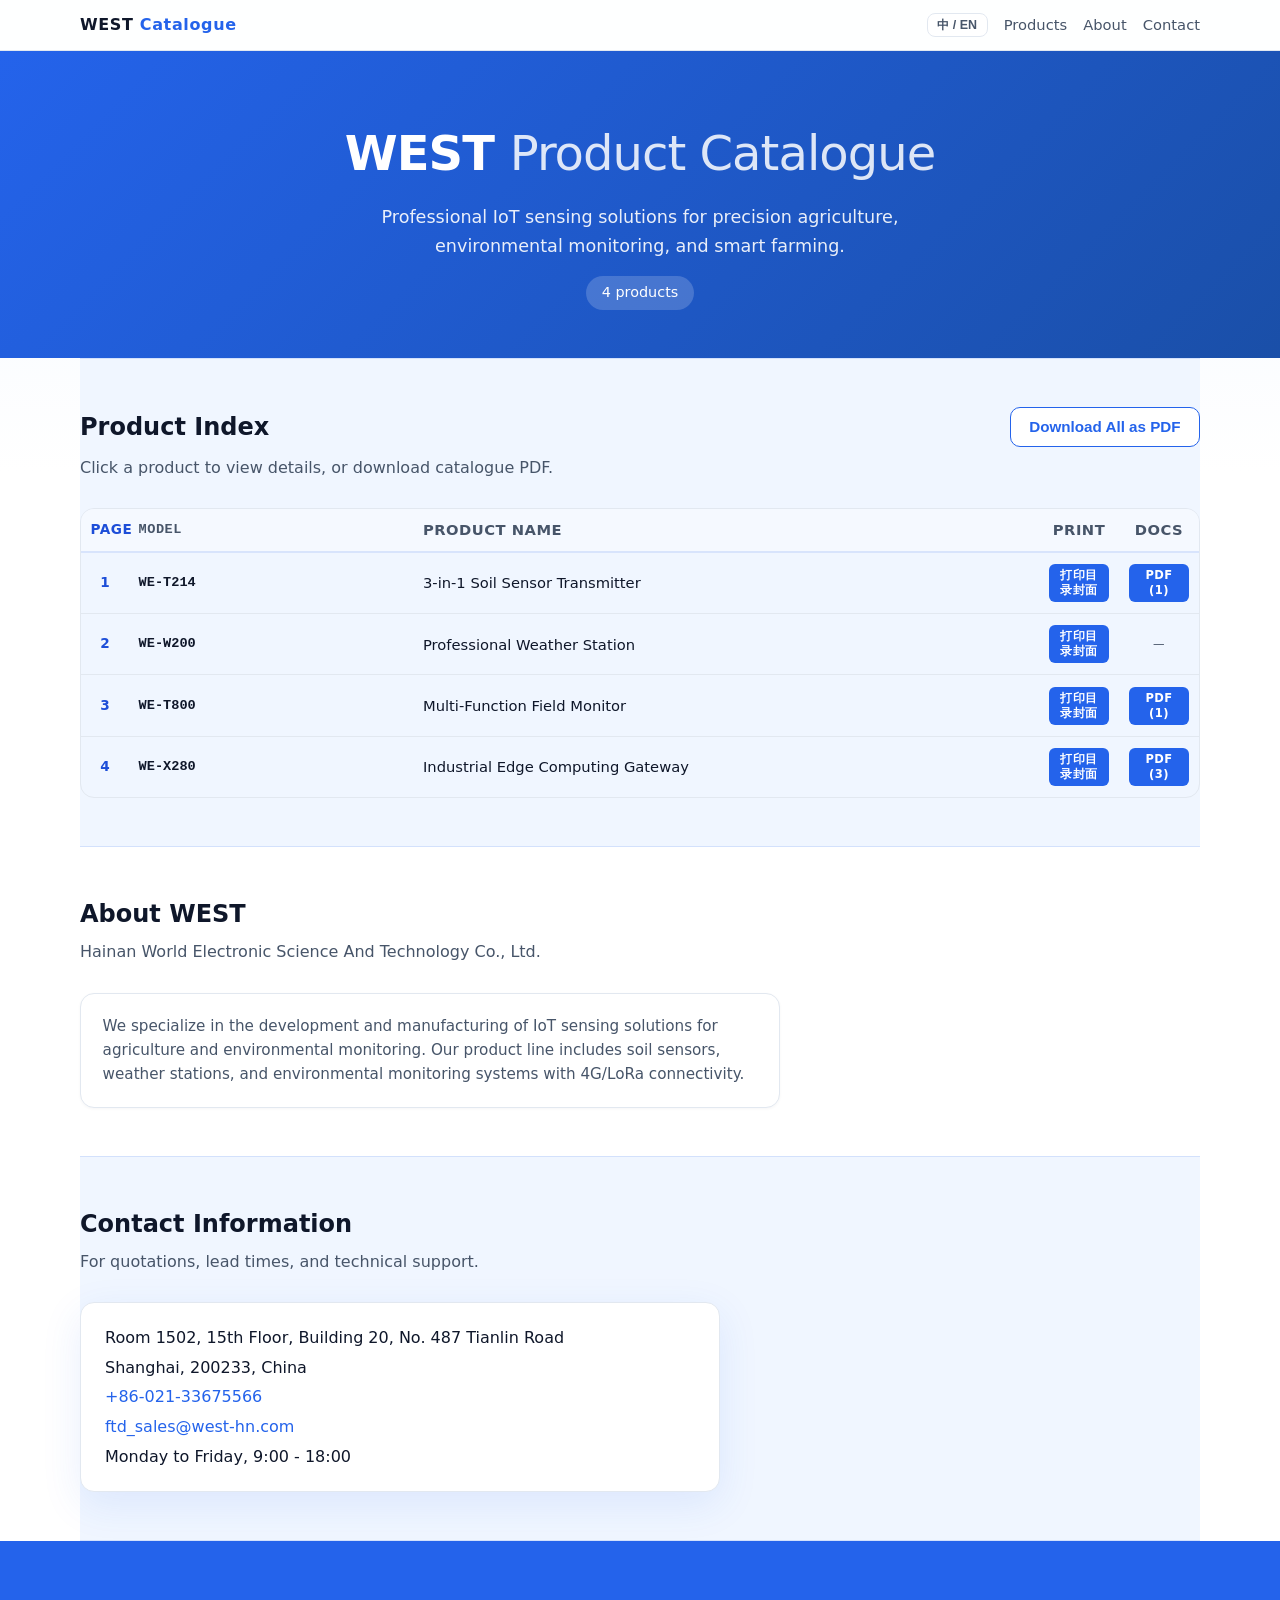
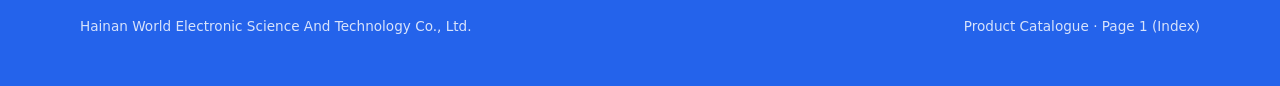
==== index.html @ a8a35e46 "EN UI labels, 打印目录封面 button, lang toggle (中/EN)" ====
<!DOCTYPE html>
<html lang="en">
<head>
<meta charset="utf-8" />
<meta name="viewport" content="width=device-width, initial-scale=1" />
<title data-i18n="title">WEST Product Catalogue</title>
<meta name="description" content="WEST IoT sensor product catalogue — professional agricultural and environmental monitoring solutions." />
<link rel="stylesheet" href="assets/css/main.css" />
</head>
<body>
<a class="skip-link" href="#main">Skip to content</a>

<header class="site-header">
  <div class="wrap inner">
    <a class="logo" href="#">WEST <span data-i18n="logo">Catalogue</span></a>
    <div class="header-right">
      <button type="button" class="lang-toggle" id="lang-toggle" title="Switch language">中 / EN</button>
      <button class="menu-toggle" id="menu-toggle" aria-label="Toggle navigation" aria-expanded="false">
        <span></span><span></span><span></span>
      </button>
    </div>
    <nav class="nav" id="main-nav" aria-label="Primary">
      <a href="#products" data-i18n="navProducts">Products</a>
      <a href="#about" data-i18n="navAbout">About</a>
      <a href="#contact" data-i18n="navContact">Contact</a>
    </nav>
  </div>
</header>

<main id="main">
  <section class="catalog-hero">
    <div class="wrap" style="text-align:center">
      <h1 class="catalog-hero__title">WEST <span data-i18n="heroTitle">Product Catalogue</span></h1>
      <p class="catalog-hero__lead" data-i18n="heroLead">Professional IoT sensing solutions for precision agriculture, environmental monitoring, and smart farming.</p>
      <p class="catalog-hero__count" id="product-count"></p>
    </div>
  </section>

  <section class="wrap" id="products">
    <div class="catalog-toolbar">
      <h2 class="section-title" style="margin:0" data-i18n="sectionProducts">Product Index</h2>
      <div class="catalog-toolbar__actions">
        <button type="button" class="btn btn-secondary" id="download-all-pdf" data-i18n="downloadAll">Download All as PDF</button>
      </div>
    </div>
    <p class="section-sub" data-i18n="sectionSub">Click a product to view details, or download catalogue PDF.</p>
    <div class="catalog-index" id="product-list"></div>
  </section>

  <section class="wrap" id="about">
    <h2 class="section-title" data-i18n="aboutTitle">About WEST</h2>
    <p class="section-sub" data-i18n="aboutSub">Hainan World Electronic Science And Technology Co., Ltd.</p>
    <div class="card" style="max-width:700px">
      <p data-i18n="aboutText">We specialize in the development and manufacturing of IoT sensing solutions for agriculture and environmental monitoring. Our product line includes soil sensors, weather stations, and environmental monitoring systems with 4G/LoRa connectivity.</p>
    </div>
  </section>

  <section class="wrap" id="contact">
    <h2 class="section-title" data-i18n="contactTitle">Contact Information</h2>
    <p class="section-sub" data-i18n="contactSub">For quotations, lead times, and technical support.</p>
    <address class="contact-info">
      Room 1502, 15th Floor, Building 20, No. 487 Tianlin Road<br />Shanghai, 200233, China<br />
      <a href="tel:+86-021-33675566">+86-021-33675566</a><br />
      <a href="mailto:ftd_sales@west-hn.com">ftd_sales@west-hn.com</a><br />
      <span data-i18n="contactHours">Monday to Friday, 9:00 - 18:00</span>
    </address>
  </section>
</main>

<footer class="site-footer">
  <div class="wrap footer-meta">
    <span>Hainan World Electronic Science And Technology Co., Ltd.</span>
    <span data-i18n="footerPage">Product Catalogue &middot; Page 1 (Index)</span>
  </div>
</footer>

<script>
// --- i18n translations ---
var i18n = {
  zh: {
    title:          "WEST 产品目录",
    logo:           "产品目录",
    navProducts:    "产品目录",
    navAbout:       "关于我们",
    navContact:     "联系我们",
    heroTitle:      "产品目录",
    heroLead:       "专业的物联网传感解决方案，适用于精准农业、环境监测和智慧农业。",
    sectionProducts:"产品索引",
    sectionSub:     "点击产品名称查看详情，或下载目录PDF。",
    downloadAll:    "下载全部PDF",
    aboutTitle:     "关于 WEST",
    aboutSub:       "海南世电科技有限公司",
    aboutText:      "我们专注于为农业和环境监测开发制造物联网传感解决方案。产品线包括土壤传感器、气象站和环境监测系统，支持4G/LoRa连接。",
    contactTitle:   "联系方式",
    contactSub:     "获取报价、交期和技术支持。",
    contactHours:   "周一至周五，9:00 - 18:00",
    footerPage:     "产品目录 · 第1页（索引）",
    colPage:        "页码",
    colModel:       "型号",
    colName:        "产品名称",
    colPrint:       "打印目录封面",
    colDocs:        "文档下载"
  }
};

var currentLang = "en";

function applyLang(lang) {
  currentLang = lang;
  var dict = i18n[lang] || {};
  document.querySelectorAll("[data-i18n]").forEach(function(el) {
    var key = el.getAttribute("data-i18n");
    if (dict[key] !== undefined) {
      el.textContent = dict[key];
    }
  });
  // Rebuild table with new lang
  buildTable();
  // Update toggle button
  document.getElementById("lang-toggle").textContent = lang === "en" ? "中 / EN" : "EN / 中";
}

document.getElementById("lang-toggle").addEventListener("click", function() {
  applyLang(currentLang === "en" ? "zh" : "en");
});

// --- Product data ---
var products = [
  { sku: "WE-T214", page: 1, name: "3-in-1 Soil Sensor Transmitter", desc: "Temperature, Moisture &amp; EC monitoring with dual 4G/LoRa connectivity.", docs: 1 },
  { sku: "WE-W200", page: 2, name: "Professional Weather Station", desc: "7-in-1 environmental monitoring with solar power.", docs: 0 },
  { sku: "WE-T800", page: 3, name: "Multi-Function Field Monitor", desc: "4G RTU with RS485, analog &amp; digital I/O, IP68.", docs: 1 },
  { sku: "WE-X280", page: 4, name: "Industrial Edge Computing Gateway", desc: "4G/LoRa/RS485 edge gateway, 128 devices, 16 I/O.", docs: 3 }
];

function buildTable() {
  var list = document.getElementById("product-list");
  list.innerHTML = "";
  document.getElementById("product-count").textContent = products.length + " product" + (products.length > 1 ? "s" : "");

  var dict = i18n[currentLang] || {};

  // Header
  var header = document.createElement("div");
  header.className = "catalog-index__row catalog-index__header";
  header.innerHTML =
    '<div class="catalog-index__cell catalog-index__cell--page">' + (dict.colPage || "Page") + '</div>' +
    '<div class="catalog-index__cell catalog-index__cell--sku">' + (dict.colModel || "Model") + '</div>' +
    '<div class="catalog-index__cell catalog-index__cell--name">' + (dict.colName || "Product Name") + '</div>' +
    '<div class="catalog-index__cell catalog-index__cell--actions">' + (dict.colPrint || "Print") + '</div>' +
    '<div class="catalog-index__cell catalog-index__cell--actions">' + (dict.colDocs || "Docs") + '</div>';
  list.appendChild(header);

  products.forEach(function(p) {
    var row = document.createElement("div");
    row.className = "catalog-index__row";
    var detailUrl = "products/" + p.sku + "/";
    var pdfUrl = detailUrl + "?dl=1";
    var docsBtn = p.docs > 0
      ? '<a class="catalog-index__dl" href="' + detailUrl + '#downloads">PDF (' + p.docs + ')</a>'
      : '<span class="catalog-index__dl catalog-index__dl--na">—</span>';

    row.innerHTML =
      '<div class="catalog-index__cell catalog-index__cell--page">' + p.page + '</div>' +
      '<div class="catalog-index__cell catalog-index__cell--sku"><a href="' + detailUrl + '">' + p.sku + '</a></div>' +
      '<div class="catalog-index__cell catalog-index__cell--name"><a href="' + detailUrl + '">' + p.name + '</a></div>' +
      '<div class="catalog-index__cell catalog-index__cell--actions"><a class="catalog-index__dl" href="' + pdfUrl + '" target="_blank">打印目录封面</a></div>' +
      '<div class="catalog-index__cell catalog-index__cell--actions">' + docsBtn + '</div>';

    list.appendChild(row);
  });
}

buildTable();

document.getElementById("download-all-pdf").addEventListener("click", function() {
  products.forEach(function(p) {
    window.open("products/" + p.sku + "/?dl=1", "_blank");
  });
});
</script>
</body>
</html>
---- assets/css/main.css ----
:root {
  --white: #ffffff;
  --blue: #2463eb;
  --blue-hover: #1d4ed8;
  --blue-soft: rgba(36, 99, 235, 0.08);
  --blue-muted: rgba(36, 99, 235, 0.14);
  --bg: #ffffff;
  --bg-alt: #f0f6ff;
  --surface: #ffffff;
  --surface-2: #f5f9ff;
  --text: #0f172a;
  --muted: #475569;
  --border: #e2e8f0;
  --shadow: 0 12px 40px rgba(36, 99, 235, 0.1);
  --shadow-lg: 0 20px 50px rgba(15, 23, 42, 0.08);
  --radius: 14px;
  --font: "Segoe UI", system-ui, -apple-system, Roboto, Helvetica, Arial, sans-serif;
}

*,
*::before,
*::after {
  box-sizing: border-box;
}

html {
  scroll-behavior: smooth;
}

body {
  margin: 0;
  font-family: var(--font);
  color: var(--text);
  background: linear-gradient(180deg, var(--bg-alt) 0%, var(--white) 28%, var(--white) 100%);
  line-height: 1.6;
}

a {
  color: var(--blue);
  text-decoration: none;
}

a:hover {
  text-decoration: underline;
  color: var(--blue-hover);
}

img {
  max-width: 100%;
  height: auto;
  display: block;
}

code {
  font-size: 0.9em;
  background: var(--blue-soft);
  color: var(--blue-hover);
  padding: 0.15rem 0.45rem;
  border-radius: 6px;
  border: 1px solid var(--blue-muted);
}

.wrap {
  width: min(1120px, 92vw);
  margin-inline: auto;
}

.site-header {
  position: sticky;
  top: 0;
  z-index: 50;
  backdrop-filter: blur(12px);
  background: rgba(255, 255, 255, 0.92);
  border-bottom: 1px solid var(--border);
  box-shadow: 0 1px 0 rgba(36, 99, 235, 0.06);
}

.site-header .inner {
  display: flex;
  align-items: center;
  justify-content: space-between;
  gap: 1rem;
  padding: 0.75rem 0;
  flex-wrap: wrap;
}

.logo {
  font-weight: 700;
  letter-spacing: 0.04em;
  color: var(--text);
  text-decoration: none;
}

.logo span {
  color: var(--blue);
}

.header-right {
  display: flex;
  align-items: center;
  gap: 0.35rem;
  margin-left: auto;
}

.lang-toggle {
  display: inline-flex;
  align-items: center;
  justify-content: center;
  padding: 0.3rem 0.6rem;
  font-size: 0.78rem;
  font-weight: 700;
  border-radius: 8px;
  border: 1px solid var(--border);
  background: var(--white);
  color: var(--muted);
  cursor: pointer;
  transition: background 0.12s ease, border-color 0.12s ease;
  line-height: 1;
  white-space: nowrap;
}

.lang-toggle:hover {
  background: var(--blue-soft);
  border-color: var(--blue);
  color: var(--blue-hover);
}

@media (max-width: 850px) {
  .header-right {
    order: 1;
  }
}

.menu-toggle {
  display: none;
  background: none;
  border: none;
  cursor: pointer;
  padding: 0.5rem;
  z-index: 100;
  width: 44px;
  height: 44px;
  position: relative;
}

.menu-toggle span {
  display: block;
  width: 24px;
  height: 2px;
  background: var(--text);
  margin: 5px auto;
  transition: all 0.3s ease;
}

.nav {
  display: flex;
  flex-wrap: wrap;
  gap: 0.35rem 1rem;
  align-items: center;
}

.nav a {
  color: var(--muted);
  font-size: 0.92rem;
  text-decoration: none;
}

.nav a:hover {
  color: var(--blue);
  text-decoration: none;
}

.btn {
  display: inline-flex;
  align-items: center;
  justify-content: center;
  gap: 0.5rem;
  padding: 0.65rem 1.15rem;
  border-radius: 10px;
  font-weight: 600;
  font-size: 0.95rem;
  border: 1px solid transparent;
  cursor: pointer;
  text-decoration: none;
  transition: transform 0.12s ease, background 0.15s ease, border-color 0.15s ease, color 0.15s ease;
}

.btn:active {
  transform: translateY(1px);
}

.btn-primary {
  background: var(--blue);
  color: var(--white);
  border-color: var(--blue);
}

.btn-primary:hover {
  background: var(--blue-hover);
  border-color: var(--blue-hover);
  text-decoration: none;
  color: var(--white);
}

.btn-secondary {
  background: var(--white);
  border-color: var(--blue);
  color: var(--blue);
}

.btn-secondary:hover {
  background: var(--blue-soft);
  text-decoration: none;
  color: var(--blue-hover);
}

.hero {
  padding: 3.5rem 0 3rem;
}

.hero-grid {
  display: grid;
  grid-template-columns: 1.05fr 0.95fr;
  gap: 2.5rem;
  align-items: center;
}

@media (max-width: 900px) {
  .hero-grid {
    grid-template-columns: 1fr;
  }
}

.hero h1 {
  font-size: clamp(2rem, 4vw, 2.75rem);
  line-height: 1.15;
  margin: 0 0 0.75rem;
  letter-spacing: -0.02em;
  color: var(--text);
}

.lead {
  color: var(--muted);
  font-size: 1.1rem;
  margin: 0 0 1.5rem;
  max-width: 52ch;
}

.hero-actions {
  display: flex;
  flex-wrap: wrap;
  gap: 0.75rem;
  margin-bottom: 1rem;
}

.doc-note {
  font-size: 0.85rem;
  color: var(--muted);
}

.hero-visual {
  background: var(--white);
  border: 1px solid var(--border);
  border-radius: var(--radius);
  padding: 1rem;
  box-shadow: var(--shadow-lg);
  max-width: 800px;
  margin-inline: auto;
}

.hero-visual img {
  border-radius: calc(var(--radius) - 6px);
  width: 100%;
  aspect-ratio: 1 / 1;
  object-fit: contain;
}

.video-container {
  max-width: 900px;
  margin: 0 auto;
  background: var(--white);
  border: 1px solid var(--border);
  border-radius: var(--radius);
  padding: 1rem;
  box-shadow: var(--shadow-lg);
  overflow: hidden;
}

.video-container video {
  width: 100%;
  border-radius: calc(var(--radius) - 6px);
  display: block;
}

section {
  padding: 3rem 0;
}

section:nth-of-type(even) {
  background: var(--bg-alt);
  border-block: 1px solid var(--blue-muted);
}

.section-title {
  font-size: 1.5rem;
  margin: 0 0 0.35rem;
  color: var(--text);
}

.section-sub {
  color: var(--muted);
  margin: 0 0 1.75rem;
  max-width: 70ch;
}

.highlights {
  display: grid;
  grid-template-columns: repeat(auto-fit, minmax(220px, 1fr));
  gap: 1rem;
}

.card {
  background: var(--surface);
  border: 1px solid var(--border);
  border-radius: var(--radius);
  padding: 1.25rem 1.35rem;
  box-shadow: 0 1px 3px rgba(15, 23, 42, 0.04);
}

.card h3 {
  margin: 0 0 0.35rem;
  font-size: 1.05rem;
  color: var(--text);
}

.card p {
  margin: 0;
  color: var(--muted);
  font-size: 0.95rem;
}

.gallery-layout {
  display: grid;
  grid-template-columns: 1fr 120px;
  gap: 1rem;
  align-items: start;
}

/* V1: Vertical Scroll */
.gallery-layout--v1 {
  grid-template-columns: 1fr 130px;
}

.gallery-layout--v1 .thumbs {
  max-height: 500px;
  overflow-y: auto;
  padding-right: 8px;
}

/* Custom Scrollbar for Vertical */
.gallery-layout--v1 .thumbs::-webkit-scrollbar {
  width: 6px;
}
.gallery-layout--v1 .thumbs::-webkit-scrollbar-track {
  background: var(--surface-2);
  border-radius: 10px;
}
.gallery-layout--v1 .thumbs::-webkit-scrollbar-thumb {
  background: var(--blue-muted);
  border-radius: 10px;
}

/* V2: Horizontal Scroll */
.gallery-layout--v2 {
  grid-template-columns: 1fr;
}

.gallery-layout--v2 .thumbs {
  flex-direction: row;
  overflow-x: auto;
  padding-bottom: 8px;
  scroll-snap-type: x mandatory;
}

.gallery-layout--v2 .thumbs button {
  flex: 0 0 120px;
  scroll-snap-align: start;
}

/* Custom Scrollbar for Horizontal */
.gallery-layout--v2 .thumbs::-webkit-scrollbar {
  height: 6px;
}
.gallery-layout--v2 .thumbs::-webkit-scrollbar-track {
  background: var(--surface-2);
  border-radius: 10px;
}
.gallery-layout--v2 .thumbs::-webkit-scrollbar-thumb {
  background: var(--blue-muted);
  border-radius: 10px;
}

@media (max-width: 700px) {
  .gallery-layout,
  .gallery-layout--v1 {
    grid-template-columns: 1fr;
  }

  .thumbs,
  .gallery-layout--v1 .thumbs {
    flex-direction: row !important;
    overflow-x: auto;
    max-height: none;
  }
}

.stage {
  background: var(--white);
  border: 1px solid var(--border);
  border-radius: var(--radius);
  padding: 1rem;
  min-height: 280px;
  display: flex;
  align-items: center;
  justify-content: center;
  box-shadow: var(--shadow);
}

.stage img {
  max-height: min(420px, 55vh);
  width: auto;
  margin-inline: auto;
}

.thumbs {
  display: flex;
  flex-direction: column;
  gap: 0.5rem;
}

.thumbs button {
  padding: 0;
  border: 2px solid transparent;
  border-radius: 10px;
  overflow: hidden;
  background: var(--surface-2);
  cursor: pointer;
  opacity: 0.85;
  transition: opacity 0.15s ease, border-color 0.15s ease;
}

.thumbs button:hover,
.thumbs button.is-active {
  opacity: 1;
  border-color: var(--blue);
}

.thumbs img {
  width: 100%;
  height: auto;
}

.spec-table-wrap {
  overflow-x: auto;
  border-radius: var(--radius);
  border: 1px solid var(--border);
  background: var(--white);
  box-shadow: 0 1px 3px rgba(15, 23, 42, 0.04);
}

table.spec {
  width: 100%;
  border-collapse: collapse;
  font-size: 0.95rem;
  background: var(--white);
}

table.spec th,
table.spec td {
  padding: 0.75rem 1rem;
  text-align: left;
  border-bottom: 1px solid var(--border);
  vertical-align: top;
  color: var(--text);
}

table.spec thead th {
  width: 33.33%;
  color: var(--muted);
  font-weight: 600;
}

table.spec tbody th {
  width: 32%;
  color: var(--muted);
  font-weight: 500;
}

table.spec tr:last-child th,
table.spec tr:last-child td {
  border-bottom: none;
}

.two-col {
  display: grid;
  grid-template-columns: 1fr 1fr;
  gap: 1.5rem;
}

@media (max-width: 800px) {
  .two-col {
    grid-template-columns: 1fr;
  }
}

.faq details {
  background: var(--white);
  border: 1px solid var(--border);
  border-radius: 12px;
  padding: 0.85rem 1rem;
  margin-bottom: 0.6rem;
  box-shadow: 0 1px 2px rgba(15, 23, 42, 0.04);
}

.faq summary {
  cursor: pointer;
  font-weight: 600;
  color: var(--text);
}

.faq details p {
  margin: 0.6rem 0 0;
  color: var(--muted);
}

#contact {
  scroll-margin-top: 5.5rem;
}

.contact-info {
  font-style: normal;
  max-width: 40rem;
  line-height: 1.85;
  color: var(--text);
  background: var(--white);
  border: 1px solid var(--border);
  border-radius: var(--radius);
  padding: 1.25rem 1.5rem;
  box-shadow: var(--shadow);
}

.contact-info a {
  color: var(--blue);
  font-weight: 500;
}

.site-footer {
  padding: 2.5rem 0 3rem;
  border-top: 3px solid var(--blue);
  background: var(--blue);
  color: rgba(255, 255, 255, 0.95);
}

.footer-cta {
  display: flex;
  flex-wrap: wrap;
  align-items: center;
  justify-content: space-between;
  gap: 1rem;
}

.footer-cta h2 {
  margin: 0;
  font-size: 1.35rem;
  color: var(--white);
}

.footer-cta p {
  margin: 0.25rem 0 0;
  color: rgba(255, 255, 255, 0.88);
}

.footer-meta {
  margin-top: 2rem;
  font-size: 0.85rem;
  color: rgba(255, 255, 255, 0.82);
  display: flex;
  flex-wrap: wrap;
  gap: 1rem;
  justify-content: space-between;
}

.footer-meta code {
  background: rgba(255, 255, 255, 0.15);
  color: var(--white);
  border-color: rgba(255, 255, 255, 0.25);
}

.skip-link {
  position: absolute;
  left: -999px;
  top: auto;
  width: 1px;
  height: 1px;
  overflow: hidden;
}

.skip-link:focus {
  left: 1rem;
  top: 1rem;
  width: auto;
  height: auto;
  padding: 0.5rem 1rem;
  background: var(--blue);
  color: var(--white);
  z-index: 100;
  outline: 2px solid var(--white);
}

body.modal-open {
  overflow: hidden;
}

/* ========================================
   Catalogue-specific styles
   ======================================== */

.catalog-hero {
  padding: 4rem 0 3rem;
  background: linear-gradient(135deg, var(--blue) 0%, #1a4fa8 100%);
  color: #fff;
}

.catalog-hero__title {
  font-size: clamp(2rem, 4.5vw, 3rem);
  margin: 0 0 0.75rem;
  letter-spacing: -0.02em;
  color: #fff;
}

.catalog-hero__title span {
  color: rgba(255,255,255,0.85);
  font-weight: 400;
}

.catalog-hero__lead {
  font-size: 1.1rem;
  margin: 0 auto 1rem;
  max-width: 56ch;
  opacity: 0.9;
}

.catalog-hero__count {
  display: inline-block;
  background: rgba(255,255,255,0.18);
  border-radius: 20px;
  padding: 0.35rem 1rem;
  font-size: 0.9rem;
  color: #fff;
  margin: 0;
}

.catalog-toolbar {
  display: flex;
  align-items: center;
  justify-content: space-between;
  flex-wrap: wrap;
  gap: 0.75rem;
  margin-bottom: 0.5rem;
}

.catalog-toolbar__actions {
  display: flex;
  gap: 0.5rem;
}

/* ========================================
   Print-style catalogue index table
   ======================================== */

.catalog-index {
  border: 1px solid var(--border);
  border-radius: var(--radius);
  overflow: hidden;
}

.catalog-index__row {
  display: grid;
  grid-template-columns: 48px 1fr 2.2fr 80px 80px;
  align-items: center;
  border-bottom: 1px solid var(--border);
  transition: background 0.12s ease;
}

.catalog-index__row:last-child {
  border-bottom: none;
}

.catalog-index__row:not(.catalog-index__header):hover {
  background: var(--blue-soft);
}

.catalog-index__header {
  background: var(--surface-2);
  font-weight: 700;
  font-size: 0.78rem;
  color: var(--muted);
  text-transform: uppercase;
  letter-spacing: 0.04em;
  border-bottom: 2px solid var(--blue-muted);
}

.catalog-index__cell {
  padding: 0.7rem 0.6rem;
  font-size: 0.92rem;
  line-height: 1.3;
}

.catalog-index__cell--page {
  text-align: center;
  font-weight: 700;
  color: var(--blue-hover);
  font-size: 0.85rem;
}

.catalog-index__cell--sku {
  font-weight: 600;
  font-family: "Consolas", "Courier New", monospace;
  font-size: 0.85rem;
}

.catalog-index__cell--sku a,
.catalog-index__cell--name a {
  color: var(--text);
  text-decoration: none;
}

.catalog-index__cell--sku a:hover,
.catalog-index__cell--name a:hover {
  color: var(--blue);
  text-decoration: underline;
}

.catalog-index__cell--actions {
  text-align: center;
}

.catalog-index__dl {
  display: inline-block;
  padding: 0.25rem 0.5rem;
  font-size: 0.72rem;
  font-weight: 700;
  border-radius: 6px;
  background: var(--blue);
  color: var(--white);
  text-decoration: none;
  letter-spacing: 0.04em;
  text-transform: uppercase;
  transition: background 0.12s ease;
}

.catalog-index__dl:hover {
  background: var(--blue-hover);
  text-decoration: none;
  color: var(--white);
}

.catalog-index__dl--na {
  background: transparent;
  color: var(--muted);
  font-weight: 400;
}

@media (max-width: 700px) {
  .catalog-index__row {
    grid-template-columns: 36px 1fr 60px 60px;
  }
  .catalog-index__cell--name {
    display: none;
  }
  .catalog-index__header .catalog-index__cell--name {
    display: block;
  }
  .catalog-index__cell {
    padding: 0.5rem 0.35rem;
    font-size: 0.82rem;
  }
  .catalog-index__cell--page {
    font-size: 0.78rem;
  }
  .catalog-index__cell--sku {
    font-size: 0.78rem;
  }
  .catalog-index__dl {
    font-size: 0.65rem;
    padding: 0.2rem 0.35rem;
  }
}

/* ========================================
   Phone (<600px) — compact everything
   ======================================== */
@media (max-width: 600px) {
  .wrap {
    width: 94vw;
  }

  .hero {
    padding: 2rem 0 1.5rem;
  }

  .hero h1 {
    font-size: clamp(1.4rem, 5.5vw, 1.8rem);
    margin-bottom: 0.4rem;
  }

  .lead {
    font-size: 0.92rem;
    margin-bottom: 1rem;
  }

  .hero-actions {
    flex-direction: column;
  }

  .hero-actions .btn {
    width: 100%;
    justify-content: center;
  }

  .hero-visual {
    padding: 0.5rem;
  }

  .hero-visual img {
    aspect-ratio: auto;
    max-height: 280px;
  }

  section {
    padding: 1.5rem 0;
  }

  .section-title {
    font-size: 1.2rem;
  }

  .section-sub {
    font-size: 0.88rem;
    margin-bottom: 1rem;
  }

  .highlights {
    grid-template-columns: 1fr;
  }

  .card {
    padding: 0.85rem 1rem;
  }

  .card h3 {
    font-size: 0.95rem;
  }

  .card p {
    font-size: 0.85rem;
  }

  .two-col {
    grid-template-columns: 1fr;
  }

  table.spec {
    font-size: 0.82rem;
  }

  table.spec th,
  table.spec td {
    padding: 0.45rem 0.55rem;
  }

  .gallery-layout--v2 .thumbs button {
    flex: 0 0 72px;
  }

  .btn {
    padding: 0.6rem 0.9rem;
    font-size: 0.88rem;
  }

  /* Catalog mobile */
  .catalog-hero {
    padding: 2.5rem 0 2rem;
  }

  .catalog-hero__title {
    font-size: clamp(1.5rem, 6vw, 2rem);
  }

  .catalog-hero__lead {
    font-size: 0.95rem;
  }

  .catalog-toolbar {
    flex-direction: column;
    align-items: stretch;
  }

  .catalog-toolbar__actions .btn {
    width: 100%;
  }

  .contact-info {
    padding: 0.85rem 1rem;
    font-size: 0.88rem;
  }

  .footer-meta {
    flex-direction: column;
    gap: 0.3rem;
    text-align: center;
  }
}

/* Page number badge on product detail pages */
.page-badge {
  display: inline-block;
  background: var(--blue-soft);
  color: var(--blue-hover);
  font-size: 0.8rem;
  font-weight: 700;
  padding: 0.25rem 0.75rem;
  border-radius: 8px;
  letter-spacing: 0.04em;
  margin-bottom: 0.75rem;
}

/* Documents dropdown */
.docs-dropdown {
  position: relative;
  display: inline-block;
}

.docs-dropdown__menu {
  position: absolute;
  top: calc(100% + 6px);
  left: 0;
  min-width: 220px;
  background: var(--white);
  border: 1px solid var(--border);
  border-radius: 10px;
  box-shadow: var(--shadow-lg);
  z-index: 100;
  overflow: hidden;
}

.docs-dropdown__item {
  display: block;
  padding: 0.6rem 1rem;
  font-size: 0.9rem;
  color: var(--text);
  text-decoration: none;
  border-bottom: 1px solid var(--border);
  transition: background 0.12s ease;
}

.docs-dropdown__item:last-child {
  border-bottom: none;
}

.docs-dropdown__item:hover {
  background: var(--blue-soft);
  text-decoration: none;
  color: var(--blue-hover);
}

/* ========================================
   Print / A4 styles  (used by window.print())
   ======================================== */
@page {
  size: A4;
  margin: 0.4in 0.35in;
}

@media print {
  * {
    background: transparent !important;
    box-shadow: none !important;
  }

  .site-header,
  .site-footer,
  .quote-modal,
  .btn-pdf,
  #quote-open-btn,
  .btn-secondary,
  .dl-link,
  .doc-note,
  .menu-toggle,
  .skip-link,
  .catalog-toolbar__actions,
  .catalog-card__actions,
  .thumbs {
    display: none !important;
  }

  body {
    background: #fff !important;
    color: #000 !important;
    font-size: 9.5pt;
    line-height: 1.35;
    margin: 0;
    padding: 0;
  }

  a {
    color: #000 !important;
    text-decoration: underline !important;
  }

  img {
    max-width: 100% !important;
    max-height: 100% !important;
    page-break-inside: avoid;
  }

  .wrap {
    width: 100% !important;
    max-width: 6.7in !important;
    margin: 0 auto !important;
  }

  section {
    padding: 0.12in 0 !important;
    page-break-inside: avoid;
  }

  section:nth-of-type(even) {
    background: none !important;
    border: none !important;
  }

  .hero {
    padding: 0 0 0.1in !important;
  }

  .hero-grid {
    grid-template-columns: 1fr !important;
    gap: 0.15in !important;
  }

  .hero h1 {
    font-size: 14pt !important;
    margin: 0 0 3pt !important;
  }

  .lead {
    font-size: 8.5pt !important;
    margin: 0 0 6pt !important;
    max-width: none !important;
  }

  .hero-visual {
    border: 0.5pt solid #ccc !important;
    padding: 3pt !important;
  }

  .hero-visual img {
    max-height: 2.6in !important;
    aspect-ratio: auto !important;
  }

  .section-title {
    font-size: 12pt !important;
    margin-bottom: 1pt !important;
  }

  .section-sub {
    font-size: 8pt !important;
    margin-bottom: 4pt !important;
  }

  .highlights {
    grid-template-columns: 1fr 1fr !important;
    gap: 3pt !important;
  }

  .card {
    border: 0.5pt solid #ccc !important;
    padding: 3pt 5pt !important;
    page-break-inside: avoid;
  }

  .card h3 {
    font-size: 8.5pt !important;
    margin-bottom: 1pt !important;
  }

  .card p {
    font-size: 7.5pt !important;
    color: #000 !important;
  }

  .two-col {
    grid-template-columns: 1fr 1fr !important;
    gap: 3pt !important;
  }

  .stage {
    border: 0.5pt solid #ccc !important;
    padding: 3pt !important;
    min-height: auto !important;
  }

  .stage img {
    max-height: 2.8in !important;
  }

  .spec-table-wrap {
    border: 0.5pt solid #ccc !important;
  }

  table.spec {
    font-size: 7pt !important;
  }

  table.spec th,
  table.spec td {
    padding: 1.5pt 3pt !important;
    color: #000 !important;
    border-bottom: 0.5pt solid #ddd !important;
  }

  table.spec tbody th {
    color: #333 !important;
  }

  .page-badge {
    background: #eee !important;
    color: #333 !important;
    border: 0.5pt solid #ccc !important;
    font-size: 7pt !important;
    margin-bottom: 3pt !important;
  }

  .contact-info {
    border: 0.5pt solid #ccc !important;
    padding: 3pt 6pt !important;
    font-size: 7.5pt !important;
    line-height: 1.35 !important;
  }

  .contact-info a {
    color: #000 !important;
  }

  .video-container {
    border: 0.5pt solid #ccc !important;
    padding: 3pt !important;
  }

  .video-container video {
    max-height: 2.2in !important;
  }

  /* Catalogue index print */
  .catalog-index {
    border: 0.5pt solid #ccc !important;
    border-radius: 3pt !important;
  }

  .catalog-index__row {
    grid-template-columns: 30pt 1fr 2fr 45pt 45pt !important;
    border-bottom: 0.5pt solid #ddd !important;
  }

  .catalog-index__header {
    background: #eee !important;
    border-bottom: 1pt solid #999 !important;
    font-size: 6.5pt !important;
  }

  .catalog-index__cell {
    padding: 3pt 2pt !important;
    font-size: 7pt !important;
  }

  .catalog-index__cell--page {
    font-size: 6.5pt !important;
  }

  .catalog-index__cell--sku {
    font-size: 6.5pt !important;
  }

  .catalog-index__dl {
    font-size: 5.5pt !important;
    padding: 1pt 2.5pt !important;
    background: #333 !important;
    color: #fff !important;
  }

  .catalog-index__dl--na {
    background: none !important;
    color: #999 !important;
  }

  .catalog-hero {
    padding: 0.15in 0 0.08in !important;
    background: none !important;
    color: #000 !important;
  }

  .catalog-hero__title {
    color: #000 !important;
    font-size: 16pt !important;
  }

  .catalog-hero__title span {
    color: #555 !important;
  }

  .catalog-hero__lead {
    color: #333 !important;
    font-size: 8.5pt !important;
  }

  .catalog-hero__count {
    background: #eee !important;
    color: #333 !important;
  }
}

.quote-modal {
  position: fixed;
  inset: 0;
  z-index: 200;
  display: flex;
  align-items: flex-start;
  justify-content: center;
  padding: max(1rem, 4vh) 1rem 2rem;
  overflow-y: auto;
  visibility: hidden;
  opacity: 0;
  pointer-events: none;
  transition: opacity 0.2s ease, visibility 0.2s ease;
}

.quote-modal.is-open {
  visibility: visible;
  opacity: 1;
  pointer-events: auto;
}

.quote-modal__backdrop {
  position: fixed;
  inset: 0;
  background: rgba(15, 23, 42, 0.45);
  cursor: pointer;
}

.quote-modal__dialog {
  position: relative;
  z-index: 1;
  width: min(520px, 100%);
  margin-top: 0.5rem;
  background: var(--white);
  border-radius: var(--radius);
  padding: 1.5rem 1.5rem 1.35rem;
  box-shadow: var(--shadow-lg);
  border: 1px solid var(--border);
}

.quote-modal__close {
  position: absolute;
  top: 0.65rem;
  right: 0.65rem;
  width: 2.25rem;
  height: 2.25rem;
  border: none;
  border-radius: 8px;
  background: var(--bg-alt);
  color: var(--text);
  font-size: 1.35rem;
  line-height: 1;
  cursor: pointer;
  display: flex;
  align-items: center;
  justify-content: center;
  transition: background 0.15s ease;
}

.quote-modal__close:hover {
  background: var(--blue-muted);
}

.quote-modal__title {
  margin: 0 2.75rem 0.5rem 0;
  font-size: 1.35rem;
  color: var(--text);
  padding-right: 0.5rem;
}

.quote-modal__lead {
  margin: 0 0 1.25rem;
  font-size: 0.9rem;
  color: var(--muted);
  line-height: 1.55;
}

.quote-form__row {
  margin-bottom: 1rem;
}

.quote-form__row label {
  display: block;
  font-size: 0.88rem;
  font-weight: 600;
  color: var(--text);
  margin-bottom: 0.35rem;
}

.quote-form__row input,
.quote-form__row textarea {
  width: 100%;
  padding: 0.55rem 0.65rem;
  font: inherit;
  font-size: 0.95rem;
  color: var(--text);
  border: 1px solid var(--border);
  border-radius: 8px;
  background: var(--white);
  transition: border-color 0.15s ease, box-shadow 0.15s ease;
}

.quote-form__row input:focus,
.quote-form__row textarea:focus {
  outline: none;
  border-color: var(--blue);
  box-shadow: 0 0 0 3px var(--blue-soft);
}

.quote-form__row--half {
  display: grid;
  grid-template-columns: 1fr 1fr;
  gap: 0.75rem;
}

@media (max-width: 520px) {
  .quote-form__row--half {
    grid-template-columns: 1fr;
  }
}

.quote-form__hint {
  min-height: 1.25rem;
  margin: 0 0 0.75rem;
  font-size: 0.82rem;
  color: var(--blue-hover);
}

.quote-form__actions {
  display: flex;
  flex-wrap: wrap;
  gap: 0.65rem;
  justify-content: flex-end;
  margin-top: 0.25rem;
}

@media (prefers-reduced-motion: reduce) {
  .quote-modal {
    transition: none;
  }
}

/* Mobile Navigation */
@media (max-width: 850px) {
  .menu-toggle {
    display: block;
  }

  .nav {
    position: fixed;
    top: 0;
    right: -100%;
    width: 280px;
    height: 100vh;
    background: var(--white);
    flex-direction: column;
    padding: 5rem 2rem 2rem;
    gap: 1.5rem;
    box-shadow: -10px 0 30px rgba(0, 0, 0, 0.1);
    transition: right 0.4s cubic-bezier(0.4, 0, 0.2, 1);
    align-items: flex-start;
    z-index: 90;
  }

  .nav.is-active {
    right: 0;
  }

  .nav a {
    font-size: 1.1rem;
    font-weight: 500;
    width: 100%;
    padding-bottom: 0.5rem;
    border-bottom: 1px solid var(--border);
  }

  /* Hamburger to X animation */
  .site-header .inner {
    flex-wrap: nowrap;
  }

  .site-header.nav-open .menu-toggle span:nth-child(1) {
    transform: translateY(7px) rotate(45deg);
  }
  .site-header.nav-open .menu-toggle span:nth-child(2) {
    opacity: 0;
  }
  .site-header.nav-open .menu-toggle span:nth-child(3) {
    transform: translateY(-7px) rotate(-45deg);
  }
  
  body.nav-open {
    overflow: hidden;
  }
}
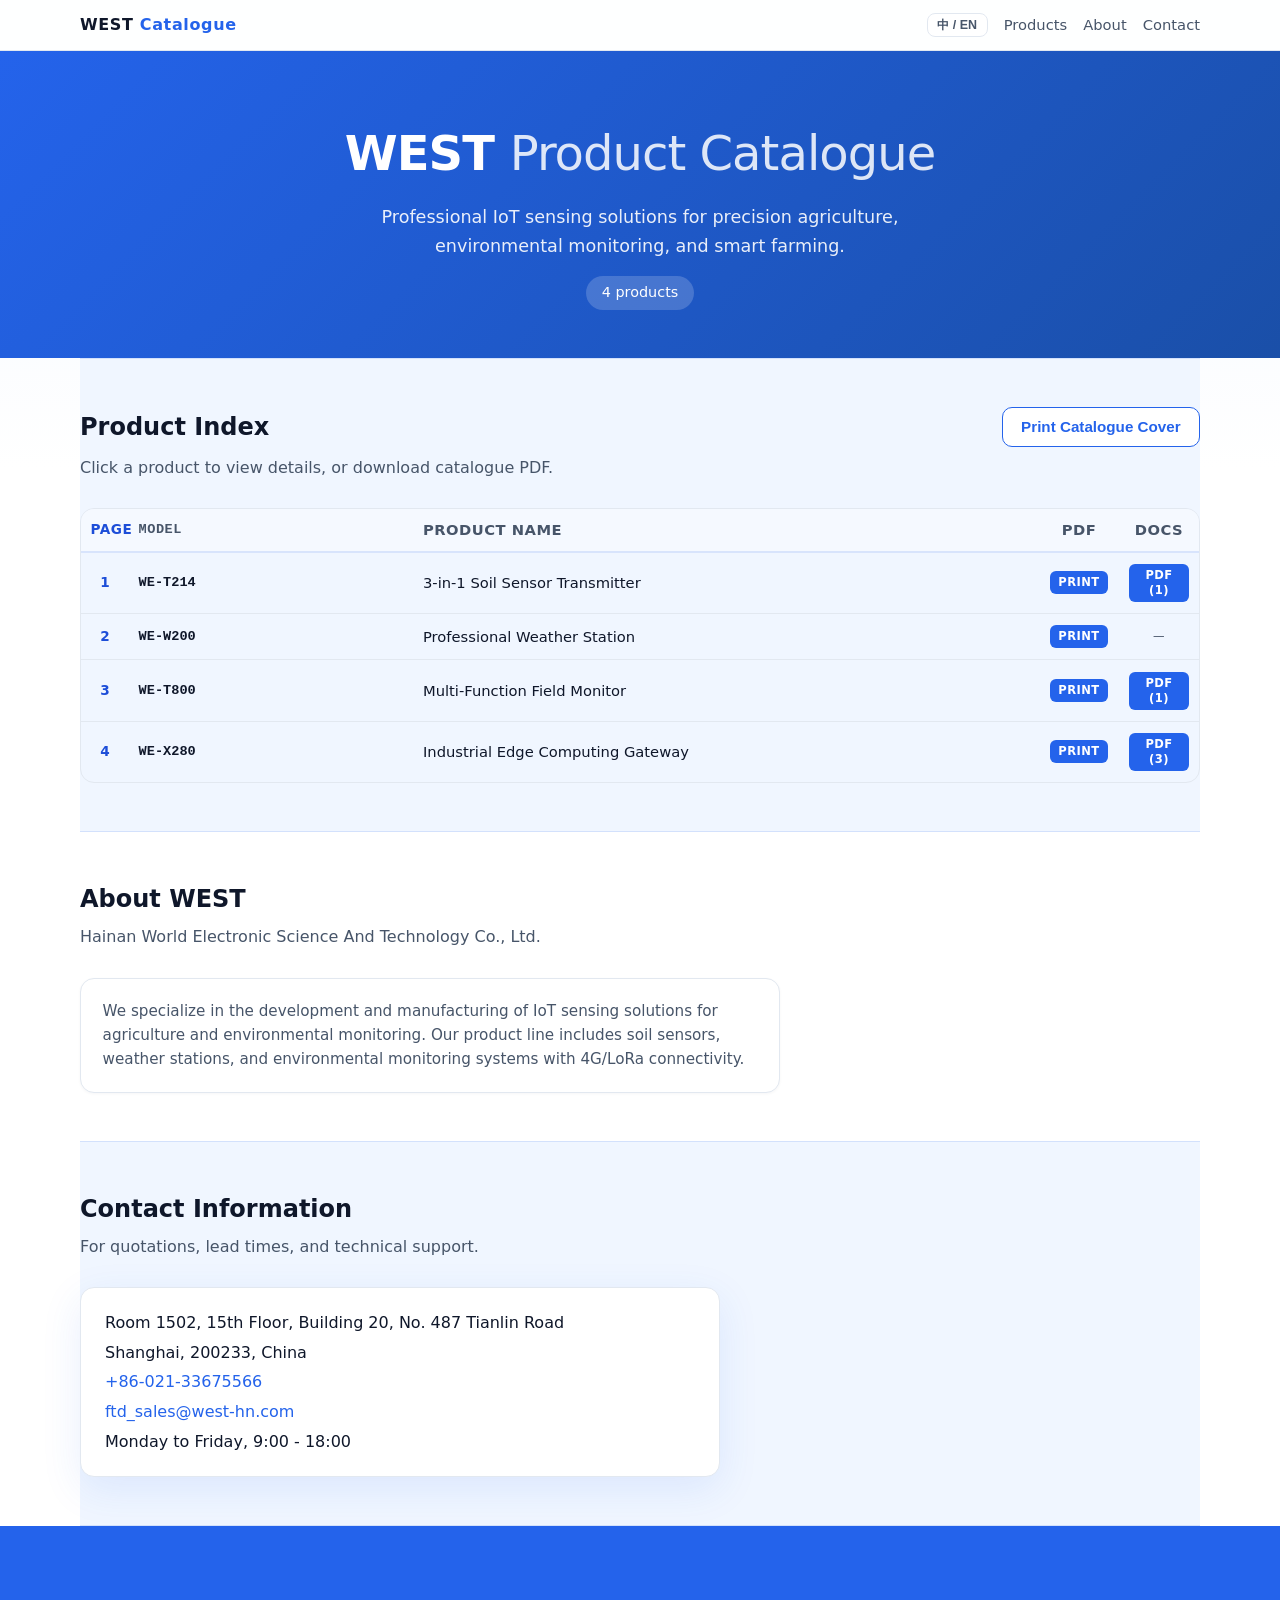
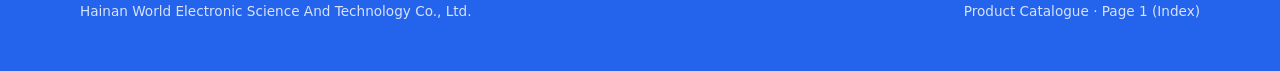
==== commit 8979c343: "Catalog: PRINT button, PDF column, Print Catalogue Cover; Detail: full i18n coverage" ====
--- a/index.html
+++ b/index.html
@@ -40,7 +40,7 @@
     <div class="catalog-toolbar">
       <h2 class="section-title" style="margin:0" data-i18n="sectionProducts">Product Index</h2>
       <div class="catalog-toolbar__actions">
-        <button type="button" class="btn btn-secondary" id="download-all-pdf" data-i18n="downloadAll">Download All as PDF</button>
+        <button type="button" class="btn btn-secondary" id="print-catalogue" data-i18n="printCatalogue">Print Catalogue Cover</button>
       </div>
     </div>
     <p class="section-sub" data-i18n="sectionSub">Click a product to view details, or download catalogue PDF.</p>
@@ -87,7 +87,7 @@
     heroLead:       "专业的物联网传感解决方案，适用于精准农业、环境监测和智慧农业。",
     sectionProducts:"产品索引",
     sectionSub:     "点击产品名称查看详情，或下载目录PDF。",
-    downloadAll:    "下载全部PDF",
+    printCatalogue:"打印目录封面",
     aboutTitle:     "关于 WEST",
     aboutSub:       "海南世电科技有限公司",
     aboutText:      "我们专注于为农业和环境监测开发制造物联网传感解决方案。产品线包括土壤传感器、气象站和环境监测系统，支持4G/LoRa连接。",
@@ -98,7 +98,7 @@
     colPage:        "页码",
     colModel:       "型号",
     colName:        "产品名称",
-    colPrint:       "打印目录封面",
+    colPrint:       "PDF",
     colDocs:        "文档下载"
   }
 };
@@ -146,7 +146,7 @@
     '<div class="catalog-index__cell catalog-index__cell--page">' + (dict.colPage || "Page") + '</div>' +
     '<div class="catalog-index__cell catalog-index__cell--sku">' + (dict.colModel || "Model") + '</div>' +
     '<div class="catalog-index__cell catalog-index__cell--name">' + (dict.colName || "Product Name") + '</div>' +
-    '<div class="catalog-index__cell catalog-index__cell--actions">' + (dict.colPrint || "Print") + '</div>' +
+    '<div class="catalog-index__cell catalog-index__cell--actions">' + (dict.colPrint || "PDF") + '</div>' +
     '<div class="catalog-index__cell catalog-index__cell--actions">' + (dict.colDocs || "Docs") + '</div>';
   list.appendChild(header);
 
@@ -163,7 +163,7 @@
       '<div class="catalog-index__cell catalog-index__cell--page">' + p.page + '</div>' +
       '<div class="catalog-index__cell catalog-index__cell--sku"><a href="' + detailUrl + '">' + p.sku + '</a></div>' +
       '<div class="catalog-index__cell catalog-index__cell--name"><a href="' + detailUrl + '">' + p.name + '</a></div>' +
-      '<div class="catalog-index__cell catalog-index__cell--actions"><a class="catalog-index__dl" href="' + pdfUrl + '" target="_blank">打印目录封面</a></div>' +
+      '<div class="catalog-index__cell catalog-index__cell--actions"><a class="catalog-index__dl" href="' + pdfUrl + '" target="_blank">PRINT</a></div>' +
       '<div class="catalog-index__cell catalog-index__cell--actions">' + docsBtn + '</div>';
 
     list.appendChild(row);
@@ -172,10 +172,8 @@
 
 buildTable();
 
-document.getElementById("download-all-pdf").addEventListener("click", function() {
-  products.forEach(function(p) {
-    window.open("products/" + p.sku + "/?dl=1", "_blank");
-  });
+document.getElementById("print-catalogue").addEventListener("click", function() {
+  window.print();
 });
 </script>
 </body>
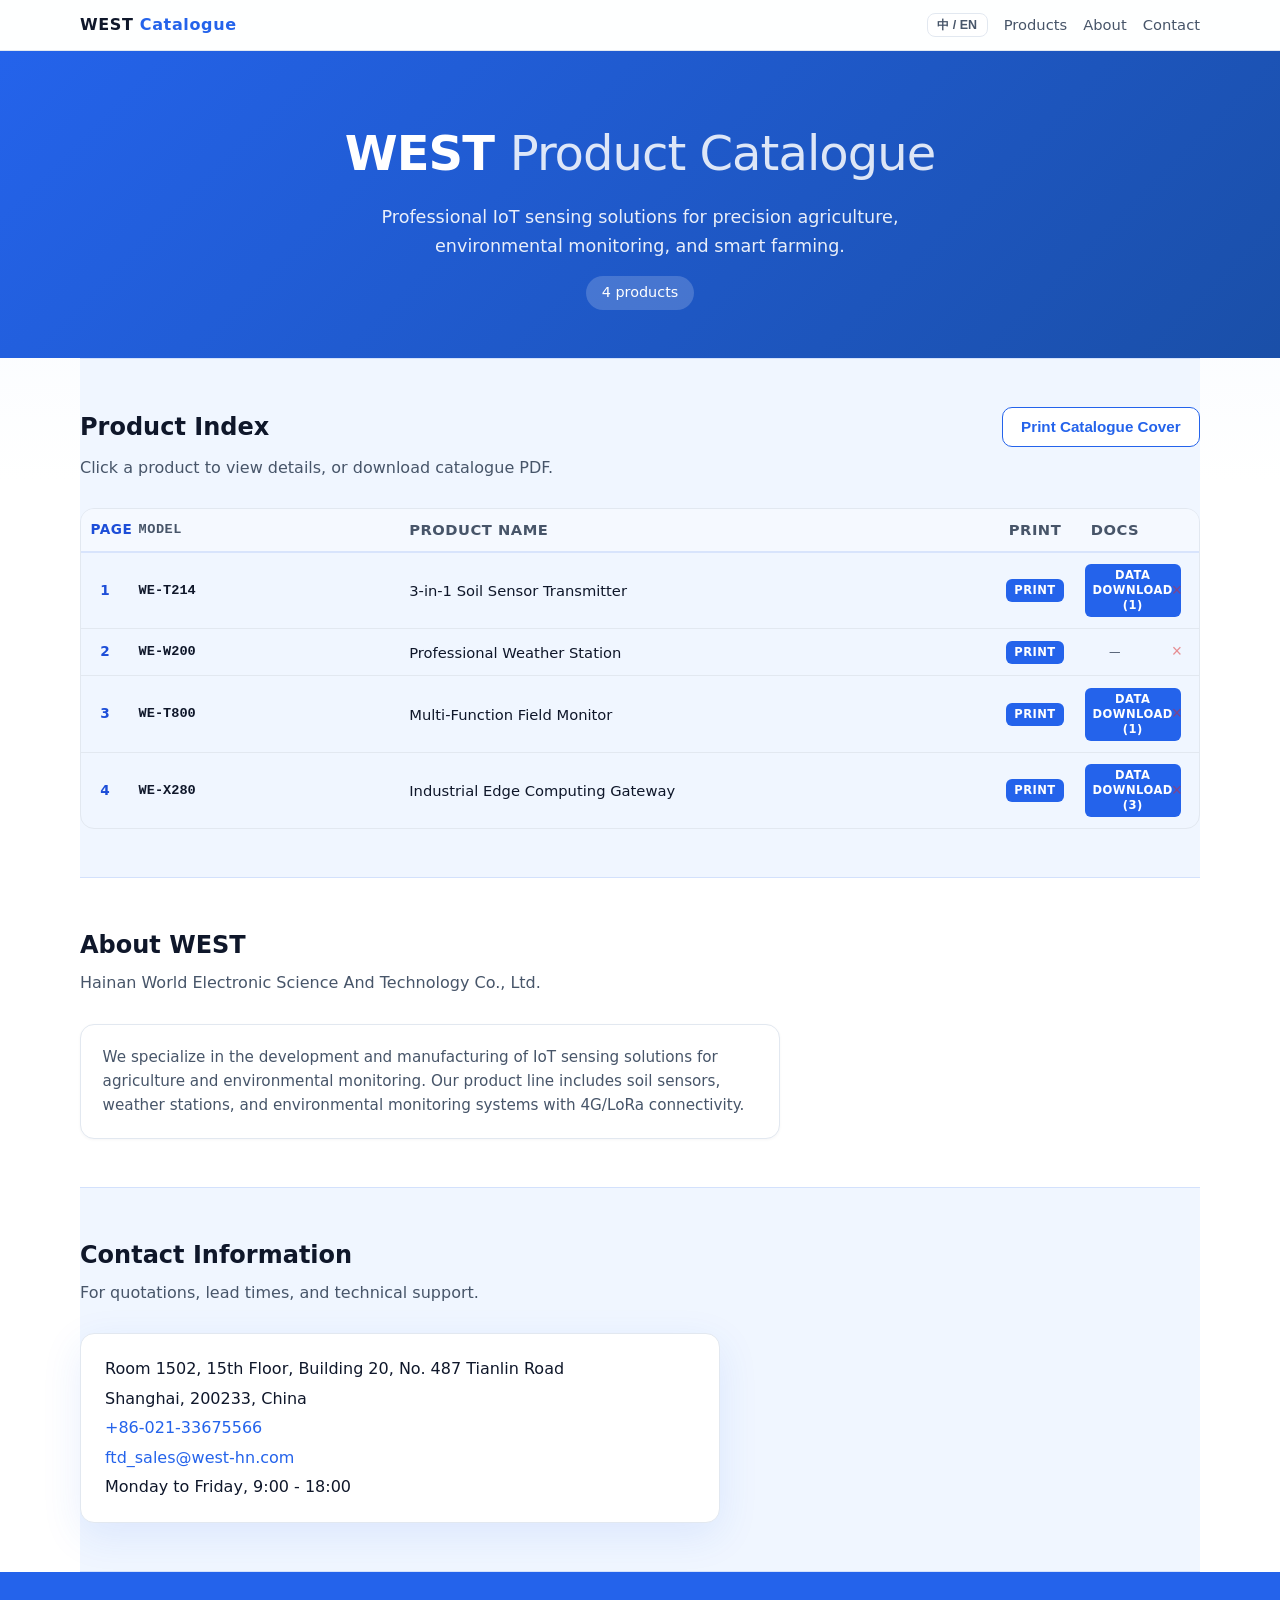
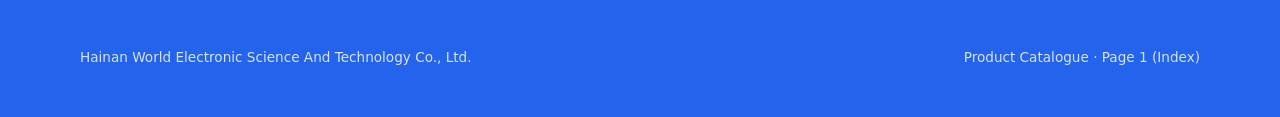
==== commit 950045f2: "Catalog: delete button per row with localStorage cleanup; DOCS count synced with detail pages; live " ====
--- a/index.html
+++ b/index.html
@@ -3,7 +3,7 @@
 <head>
 <meta charset="utf-8" />
 <meta name="viewport" content="width=device-width, initial-scale=1" />
-<title data-i18n="title">WEST Product Catalogue</title>
+<title lang="en">WEST Product Catalogue</title><title lang="zh" hidden>WEST 产品目录</title>
 <meta name="description" content="WEST IoT sensor product catalogue — professional agricultural and environmental monitoring solutions." />
 <link rel="stylesheet" href="assets/css/main.css" />
 </head>
@@ -12,7 +12,7 @@
 
 <header class="site-header">
   <div class="wrap inner">
-    <a class="logo" href="#">WEST <span data-i18n="logo">Catalogue</span></a>
+    <a class="logo" href="#">WEST <span lang="en">Catalogue</span><span lang="zh" hidden>产品目录</span></a>
     <div class="header-right">
       <button type="button" class="lang-toggle" id="lang-toggle" title="Switch language">中 / EN</button>
       <button class="menu-toggle" id="menu-toggle" aria-label="Toggle navigation" aria-expanded="false">
@@ -20,9 +20,9 @@
       </button>
     </div>
     <nav class="nav" id="main-nav" aria-label="Primary">
-      <a href="#products" data-i18n="navProducts">Products</a>
-      <a href="#about" data-i18n="navAbout">About</a>
-      <a href="#contact" data-i18n="navContact">Contact</a>
+      <a href="#products"><span lang="en">Products</span><span lang="zh" hidden>产品目录</span></a>
+      <a href="#about"><span lang="en">About</span><span lang="zh" hidden>关于我们</span></a>
+      <a href="#contact"><span lang="en">Contact</span><span lang="zh" hidden>联系我们</span></a>
     </nav>
   </div>
 </header>
@@ -30,39 +30,39 @@
 <main id="main">
   <section class="catalog-hero">
     <div class="wrap" style="text-align:center">
-      <h1 class="catalog-hero__title">WEST <span data-i18n="heroTitle">Product Catalogue</span></h1>
-      <p class="catalog-hero__lead" data-i18n="heroLead">Professional IoT sensing solutions for precision agriculture, environmental monitoring, and smart farming.</p>
+      <h1 class="catalog-hero__title">WEST <span lang="en">Product Catalogue</span><span lang="zh" hidden>产品目录</span></h1>
+      <p class="catalog-hero__lead"><span lang="en">Professional IoT sensing solutions for precision agriculture, environmental monitoring, and smart farming.</span><span lang="zh" hidden>专业的物联网传感解决方案，适用于精准农业、环境监测和智慧农业。</span></p>
       <p class="catalog-hero__count" id="product-count"></p>
     </div>
   </section>
 
   <section class="wrap" id="products">
     <div class="catalog-toolbar">
-      <h2 class="section-title" style="margin:0" data-i18n="sectionProducts">Product Index</h2>
+      <h2 class="section-title" style="margin:0"><span lang="en">Product Index</span><span lang="zh" hidden>产品索引</span></h2>
       <div class="catalog-toolbar__actions">
-        <button type="button" class="btn btn-secondary" id="print-catalogue" data-i18n="printCatalogue">Print Catalogue Cover</button>
+        <button type="button" class="btn btn-secondary" id="print-catalogue"><span lang="en">Print Catalogue Cover</span><span lang="zh" hidden>打印目录封面</span></button>
       </div>
     </div>
-    <p class="section-sub" data-i18n="sectionSub">Click a product to view details, or download catalogue PDF.</p>
+    <p class="section-sub"><span lang="en">Click a product to view details, or download catalogue PDF.</span><span lang="zh" hidden>点击产品名称查看详情，或下载目录PDF。</span></p>
     <div class="catalog-index" id="product-list"></div>
   </section>
 
   <section class="wrap" id="about">
-    <h2 class="section-title" data-i18n="aboutTitle">About WEST</h2>
-    <p class="section-sub" data-i18n="aboutSub">Hainan World Electronic Science And Technology Co., Ltd.</p>
+    <h2 class="section-title"><span lang="en">About WEST</span><span lang="zh" hidden>关于 WEST</span></h2>
+    <p class="section-sub"><span lang="en">Hainan World Electronic Science And Technology Co., Ltd.</span><span lang="zh" hidden>海南世电科技有限公司</span></p>
     <div class="card" style="max-width:700px">
-      <p data-i18n="aboutText">We specialize in the development and manufacturing of IoT sensing solutions for agriculture and environmental monitoring. Our product line includes soil sensors, weather stations, and environmental monitoring systems with 4G/LoRa connectivity.</p>
+      <p><span lang="en">We specialize in the development and manufacturing of IoT sensing solutions for agriculture and environmental monitoring. Our product line includes soil sensors, weather stations, and environmental monitoring systems with 4G/LoRa connectivity.</span><span lang="zh" hidden>我们专注于为农业和环境监测开发制造物联网传感解决方案。产品线包括土壤传感器、气象站和环境监测系统，支持4G/LoRa连接。</span></p>
     </div>
   </section>
 
   <section class="wrap" id="contact">
-    <h2 class="section-title" data-i18n="contactTitle">Contact Information</h2>
-    <p class="section-sub" data-i18n="contactSub">For quotations, lead times, and technical support.</p>
+    <h2 class="section-title"><span lang="en">Contact Information</span><span lang="zh" hidden>联系方式</span></h2>
+    <p class="section-sub"><span lang="en">For quotations, lead times, and technical support.</span><span lang="zh" hidden>获取报价、交期和技术支持。</span></p>
     <address class="contact-info">
       Room 1502, 15th Floor, Building 20, No. 487 Tianlin Road<br />Shanghai, 200233, China<br />
       <a href="tel:+86-021-33675566">+86-021-33675566</a><br />
       <a href="mailto:ftd_sales@west-hn.com">ftd_sales@west-hn.com</a><br />
-      <span data-i18n="contactHours">Monday to Friday, 9:00 - 18:00</span>
+      <span lang="en">Monday to Friday, 9:00 - 18:00</span><span lang="zh" hidden>周一至周五，9:00 - 18:00</span>
     </address>
   </section>
 </main>
@@ -70,56 +70,22 @@
 <footer class="site-footer">
   <div class="wrap footer-meta">
     <span>Hainan World Electronic Science And Technology Co., Ltd.</span>
-    <span data-i18n="footerPage">Product Catalogue &middot; Page 1 (Index)</span>
+    <span><span lang="en">Product Catalogue &middot; Page 1 (Index)</span><span lang="zh" hidden>产品目录 · 第1页（索引）</span></span>
   </div>
 </footer>
 
 <script>
-// --- i18n translations ---
-var i18n = {
-  zh: {
-    title:          "WEST 产品目录",
-    logo:           "产品目录",
-    navProducts:    "产品目录",
-    navAbout:       "关于我们",
-    navContact:     "联系我们",
-    heroTitle:      "产品目录",
-    heroLead:       "专业的物联网传感解决方案，适用于精准农业、环境监测和智慧农业。",
-    sectionProducts:"产品索引",
-    sectionSub:     "点击产品名称查看详情，或下载目录PDF。",
-    printCatalogue:"打印目录封面",
-    aboutTitle:     "关于 WEST",
-    aboutSub:       "海南世电科技有限公司",
-    aboutText:      "我们专注于为农业和环境监测开发制造物联网传感解决方案。产品线包括土壤传感器、气象站和环境监测系统，支持4G/LoRa连接。",
-    contactTitle:   "联系方式",
-    contactSub:     "获取报价、交期和技术支持。",
-    contactHours:   "周一至周五，9:00 - 18:00",
-    footerPage:     "产品目录 · 第1页（索引）",
-    colPage:        "页码",
-    colModel:       "型号",
-    colName:        "产品名称",
-    colPrint:       "PDF",
-    colDocs:        "文档下载"
-  }
-};
-
 var currentLang = "en";
-
 function applyLang(lang) {
   currentLang = lang;
-  var dict = i18n[lang] || {};
-  document.querySelectorAll("[data-i18n]").forEach(function(el) {
-    var key = el.getAttribute("data-i18n");
-    if (dict[key] !== undefined) {
-      el.textContent = dict[key];
-    }
+  document.querySelectorAll("[lang]").forEach(function(el) {
+    if (el.tagName === "HTML") return;
+    el.hidden = el.getAttribute("lang") !== lang;
   });
-  // Rebuild table with new lang
   buildTable();
-  // Update toggle button
-  document.getElementById("lang-toggle").textContent = lang === "en" ? "中 / EN" : "EN / 中";
+  var tb = document.getElementById("lang-toggle");
+  if (tb) tb.textContent = lang === "en" ? "中 / EN" : "EN / 中";
 }
-
 document.getElementById("lang-toggle").addEventListener("click", function() {
   applyLang(currentLang === "en" ? "zh" : "en");
 });
@@ -132,22 +98,40 @@
   { sku: "WE-X280", page: 4, name: "Industrial Edge Computing Gateway", desc: "4G/LoRa/RS485 edge gateway, 128 devices, 16 I/O.", docs: 3 }
 ];
 
+function skuKey(sku) { return sku.replace(/-/g, ""); }
+
+function liveDocCount(p) {
+  try {
+    var raw = localStorage.getItem("doc_count_" + skuKey(p.sku));
+    if (raw !== null) return JSON.parse(raw);
+  } catch(e) {}
+  return p.docs;
+}
+
+function liveImgCount(sku) {
+  try {
+    var raw = localStorage.getItem("img_count_" + skuKey(sku));
+    if (raw !== null) return JSON.parse(raw);
+  } catch(e) {}
+  return -1;
+}
+
 function buildTable() {
   var list = document.getElementById("product-list");
   list.innerHTML = "";
-  document.getElementById("product-count").textContent = products.length + " product" + (products.length > 1 ? "s" : "");
-
-  var dict = i18n[currentLang] || {};
+  var count = products.length;
+  document.getElementById("product-count").textContent = count + " product" + (count > 1 ? "s" : "");
 
   // Header
   var header = document.createElement("div");
   header.className = "catalog-index__row catalog-index__header";
   header.innerHTML =
-    '<div class="catalog-index__cell catalog-index__cell--page">' + (dict.colPage || "Page") + '</div>' +
-    '<div class="catalog-index__cell catalog-index__cell--sku">' + (dict.colModel || "Model") + '</div>' +
-    '<div class="catalog-index__cell catalog-index__cell--name">' + (dict.colName || "Product Name") + '</div>' +
-    '<div class="catalog-index__cell catalog-index__cell--actions">' + (dict.colPrint || "PDF") + '</div>' +
-    '<div class="catalog-index__cell catalog-index__cell--actions">' + (dict.colDocs || "Docs") + '</div>';
+    '<div class="catalog-index__cell catalog-index__cell--page"><span lang="en">Page</span><span lang="zh" hidden>页码</span></div>' +
+    '<div class="catalog-index__cell catalog-index__cell--sku"><span lang="en">Model</span><span lang="zh" hidden>型号</span><span class="hdr-name-mobile"><span lang="en"> / Product Name</span><span lang="zh" hidden> / 产品名称</span></span></div>' +
+    '<div class="catalog-index__cell catalog-index__cell--name"><span lang="en">Product Name</span><span lang="zh" hidden>产品名称</span></div>' +
+    '<div class="catalog-index__cell catalog-index__cell--actions"><span lang="en">Print</span><span lang="zh" hidden>打印</span></div>' +
+    '<div class="catalog-index__cell catalog-index__cell--actions"><span lang="en">Docs</span><span lang="zh" hidden>文档下载</span></div>' +
+    '<div class="catalog-index__cell catalog-index__cell--actions"></div>';
   list.appendChild(header);
 
   products.forEach(function(p) {
@@ -155,18 +139,44 @@
     row.className = "catalog-index__row";
     var detailUrl = "products/" + p.sku + "/";
     var pdfUrl = detailUrl + "?dl=1";
-    var docsBtn = p.docs > 0
-      ? '<a class="catalog-index__dl" href="' + detailUrl + '#downloads">PDF (' + p.docs + ')</a>'
+    var lc = liveDocCount(p);
+    var docsBtn = lc > 0
+      ? '<a class="catalog-index__dl" href="' + detailUrl + '#downloads"><span lang="en">Data Download</span><span lang="zh" hidden>资料下载</span> (' + lc + ')</a>'
       : '<span class="catalog-index__dl catalog-index__dl--na">—</span>';
 
     row.innerHTML =
       '<div class="catalog-index__cell catalog-index__cell--page">' + p.page + '</div>' +
-      '<div class="catalog-index__cell catalog-index__cell--sku"><a href="' + detailUrl + '">' + p.sku + '</a></div>' +
+      '<div class="catalog-index__cell catalog-index__cell--sku"><a href="' + detailUrl + '">' + p.sku + '</a><div class="prod-name-mobile"><a href="' + detailUrl + '">' + p.name + '</a></div></div>' +
       '<div class="catalog-index__cell catalog-index__cell--name"><a href="' + detailUrl + '">' + p.name + '</a></div>' +
       '<div class="catalog-index__cell catalog-index__cell--actions"><a class="catalog-index__dl" href="' + pdfUrl + '" target="_blank">PRINT</a></div>' +
-      '<div class="catalog-index__cell catalog-index__cell--actions">' + docsBtn + '</div>';
+      '<div class="catalog-index__cell catalog-index__cell--actions">' + docsBtn + '</div>' +
+      '<div class="catalog-index__cell catalog-index__cell--actions"><button type="button" class="catalog-del-btn" data-sku="' + p.sku + '" title="Delete">&times;</button></div>';
 
     list.appendChild(row);
+  });
+
+  // Bind delete buttons
+  list.querySelectorAll(".catalog-del-btn").forEach(function(btn) {
+    btn.addEventListener("click", function(e) {
+      e.stopPropagation();
+      var sku = btn.getAttribute("data-sku");
+      // clear localStorage for this product
+      var key = skuKey(sku);
+      try { localStorage.removeItem("gallery_" + key); } catch(e) {}
+      try { localStorage.removeItem("docs_" + key); } catch(e) {}
+      try { localStorage.removeItem("videos_" + key); } catch(e) {}
+      try { localStorage.removeItem("doc_count_" + key); } catch(e) {}
+      try { localStorage.removeItem("img_count_" + key); } catch(e) {}
+      try { localStorage.removeItem("video_count_" + key); } catch(e) {}
+      // remove from array
+      var idx = -1;
+      for (var i = 0; i < products.length; i++) {
+        if (products[i].sku === sku) { idx = i; break; }
+      }
+      if (idx > -1) products.splice(idx, 1);
+      // rebuild table
+      buildTable();
+    });
   });
 }
 
--- a/assets/css/main.css
+++ b/assets/css/main.css
@@ -382,7 +382,8 @@
   scroll-snap-type: x mandatory;
 }
 
-.gallery-layout--v2 .thumbs button {
+.gallery-layout--v2 .thumbs button,
+.gallery-layout--v2 .thumbs .gthumb {
   flex: 0 0 120px;
   scroll-snap-align: start;
 }
@@ -458,6 +459,657 @@
 .thumbs img {
   width: 100%;
   height: auto;
+}
+
+/* ========================================
+   Gallery Manager
+   ======================================== */
+
+.gallery-toolbar {
+  display: flex;
+  align-items: center;
+  justify-content: space-between;
+  flex-wrap: wrap;
+  gap: 0.5rem;
+  margin-bottom: 1rem;
+}
+
+.gallery-cats {
+  display: flex;
+  gap: 0.35rem;
+  flex-wrap: wrap;
+}
+
+.gallery-cats button {
+  padding: 0.35rem 0.85rem;
+  border: 1px solid var(--border);
+  border-radius: 20px;
+  background: var(--surface);
+  color: var(--muted);
+  font-size: 0.82rem;
+  cursor: pointer;
+  transition: all 0.12s ease;
+}
+
+.gallery-cats button:hover {
+  border-color: var(--blue);
+  color: var(--blue);
+}
+
+.gallery-cats button.is-active {
+  background: var(--blue);
+  color: var(--white);
+  border-color: var(--blue);
+}
+
+.gallery-actions {
+  display: flex;
+  gap: 0.4rem;
+}
+
+.btn-sm {
+  padding: 0.35rem 0.75rem;
+  font-size: 0.8rem;
+  border-radius: 8px;
+  border: 1px solid var(--border);
+  background: var(--surface);
+  color: var(--text);
+  cursor: pointer;
+  transition: all 0.12s ease;
+}
+
+.btn-sm.btn-primary {
+  background: var(--blue);
+  color: var(--white);
+  border-color: var(--blue);
+}
+
+.btn-sm:hover {
+  border-color: var(--blue);
+}
+
+.btn-sm.btn-primary:hover {
+  background: var(--blue-hover);
+}
+
+.gthumb {
+  position: relative;
+  padding: 0;
+  border: 2px solid transparent;
+  border-radius: 10px;
+  overflow: hidden;
+  background: var(--surface-2);
+  cursor: pointer;
+  opacity: 0.85;
+  transition: opacity 0.15s ease, border-color 0.15s ease;
+}
+
+.gthumb:hover,
+.gthumb.is-active {
+  opacity: 1;
+  border-color: var(--blue);
+}
+
+.gthumb img {
+  width: 100%;
+  height: auto;
+  display: block;
+}
+
+.thumb-cat {
+  display: block;
+  font-size: 0.65rem;
+  color: var(--muted);
+  text-align: center;
+  padding: 2px 0;
+  background: var(--surface-2);
+  border-top: 1px solid var(--border);
+}
+
+.thumb-del {
+  position: absolute;
+  top: 4px;
+  right: 4px;
+  width: 22px;
+  height: 22px;
+  border: none;
+  border-radius: 50%;
+  background: rgba(220, 38, 38, 0.9);
+  color: #fff;
+  font-size: 1rem;
+  line-height: 1;
+  cursor: pointer;
+  display: flex;
+  align-items: center;
+  justify-content: center;
+  z-index: 2;
+  padding: 0;
+  transition: background 0.12s ease;
+}
+
+.thumb-del:hover {
+  background: #b91c1c;
+}
+
+.stage {
+  position: relative;
+  background: var(--white);
+  border: 1px solid var(--border);
+  border-radius: var(--radius);
+  padding: 1rem;
+  min-height: 280px;
+  display: flex;
+  align-items: center;
+  justify-content: center;
+  box-shadow: var(--shadow);
+  flex-direction: column;
+}
+
+.stage img {
+  max-height: min(420px, 55vh);
+  width: auto;
+  margin-inline: auto;
+}
+
+.stage-category {
+  position: absolute;
+  top: 0.5rem;
+  right: 0.75rem;
+  background: var(--blue);
+  color: var(--white);
+  font-size: 0.75rem;
+  padding: 0.2rem 0.6rem;
+  border-radius: 12px;
+  font-weight: 600;
+  pointer-events: none;
+}
+
+.stage {
+  position: relative;
+}
+
+.stage-edit-overlay {
+  position: absolute;
+  z-index: 5;
+}
+
+.stage-edit-top-right {
+  top: 0.5rem;
+  right: 0.5rem;
+}
+
+.stage-edit-bottom-right {
+  bottom: 0.5rem;
+  right: 0.5rem;
+}
+
+.stage-cat-select {
+  padding: 0.3rem 0.5rem;
+  border: 1px solid var(--blue);
+  border-radius: 6px;
+  font-size: 0.82rem;
+  background: var(--white);
+  color: var(--text);
+  cursor: pointer;
+  box-shadow: 0 2px 8px rgba(0,0,0,0.12);
+}
+
+.stage-cat-select:focus {
+  outline: none;
+  border-color: var(--blue-hover);
+  box-shadow: 0 0 0 3px var(--blue-soft);
+}
+
+.stage-del-btn {
+  padding: 0.3rem 0.7rem;
+  border: none;
+  border-radius: 6px;
+  background: #dc2626;
+  color: #fff;
+  font-size: 0.82rem;
+  cursor: pointer;
+  box-shadow: 0 2px 8px rgba(0,0,0,0.15);
+  transition: background 0.12s ease;
+}
+
+.stage-del-btn:hover {
+  background: #b91c1c;
+}
+
+.gallery-empty {
+  color: var(--muted);
+  padding: 2rem;
+  text-align: center;
+  font-size: 0.9rem;
+}
+
+@media (max-width: 700px) {
+  .gallery-toolbar {
+    flex-direction: column;
+    align-items: stretch;
+  }
+  .gallery-cats {
+    justify-content: center;
+  }
+  .gallery-actions {
+    justify-content: center;
+  }
+}
+
+/* ========================================
+   Empty State (gallery / video / docs)
+   ======================================== */
+
+.module-empty {
+  display: flex;
+  align-items: center;
+  justify-content: center;
+  min-height: 120px;
+  border: 2px dashed var(--border);
+  border-radius: var(--radius);
+  background: var(--surface-2);
+}
+
+.module-empty-text {
+  margin: 0;
+  color: var(--muted);
+  font-size: 0.9rem;
+}
+
+/* ========================================
+   Video Manager
+   ======================================== */
+
+.video-toolbar {
+  display: flex;
+  align-items: center;
+  justify-content: space-between;
+  flex-wrap: wrap;
+  gap: 0.5rem;
+  margin-bottom: 1rem;
+}
+
+.video-cats {
+  display: flex;
+  gap: 0.35rem;
+  flex-wrap: wrap;
+}
+
+.video-cats button {
+  padding: 0.35rem 0.85rem;
+  border: 1px solid var(--border);
+  border-radius: 20px;
+  background: var(--surface);
+  color: var(--muted);
+  font-size: 0.82rem;
+  cursor: pointer;
+  transition: all 0.12s ease;
+}
+
+.video-cats button:hover {
+  border-color: var(--blue);
+  color: var(--blue);
+}
+
+.video-cats button.is-active {
+  background: var(--blue);
+  color: var(--white);
+  border-color: var(--blue);
+}
+
+.video-actions {
+  display: flex;
+  gap: 0.4rem;
+}
+
+.video-area {
+  display: grid;
+  grid-template-columns: 1fr 280px;
+  gap: 1rem;
+  align-items: start;
+}
+
+.video-player-wrap {
+  background: #000;
+  border-radius: var(--radius);
+  overflow: hidden;
+  min-height: 200px;
+  display: flex;
+  align-items: center;
+  justify-content: center;
+  position: relative;
+}
+
+.video-player {
+  width: 100%;
+  max-height: 420px;
+  display: block;
+}
+
+.video-placeholder {
+  color: #999;
+  font-size: 0.9rem;
+  text-align: center;
+  position: absolute;
+  margin: 0;
+}
+
+.video-list {
+  max-height: 420px;
+  overflow-y: auto;
+  border: 1px solid var(--border);
+  border-radius: var(--radius);
+  background: var(--white);
+}
+
+.vlist-group {
+  list-style: none;
+  margin: 0;
+  padding: 0;
+}
+
+.vlist-group-header {
+  padding: 0.5rem 0.75rem;
+  font-weight: 700;
+  font-size: 0.78rem;
+  color: var(--blue-hover);
+  background: var(--blue-soft);
+  border-bottom: 1px solid var(--blue-muted);
+  text-transform: uppercase;
+  letter-spacing: 0.04em;
+  position: sticky;
+  top: 0;
+  z-index: 1;
+}
+
+.vlist-item {
+  display: flex;
+  align-items: center;
+  gap: 0.5rem;
+  padding: 0.5rem 0.75rem;
+  border-bottom: 1px solid var(--border);
+  cursor: pointer;
+  transition: background 0.1s ease;
+}
+
+.vlist-item:last-child {
+  border-bottom: none;
+}
+
+.vlist-item:hover {
+  background: var(--blue-soft);
+}
+
+.vlist-num {
+  width: 1.5rem;
+  text-align: center;
+  color: var(--muted);
+  font-size: 0.78rem;
+  flex-shrink: 0;
+}
+
+.vlist-label {
+  flex: 1;
+  font-size: 0.85rem;
+  color: var(--text);
+  word-break: break-word;
+  line-height: 1.3;
+}
+
+.vlist-actions {
+  display: flex;
+  gap: 0.3rem;
+  align-items: center;
+  flex-shrink: 0;
+}
+
+.vlist-cat-select {
+  padding: 0.15rem 0.3rem;
+  border: 1px solid var(--border);
+  border-radius: 4px;
+  font-size: 0.72rem;
+  background: var(--white);
+  color: var(--text);
+}
+
+.vlist-del-btn {
+  display: inline-flex;
+  width: 20px;
+  height: 20px;
+  border: none;
+  border-radius: 50%;
+  background: #dc2626;
+  color: #fff;
+  font-size: 0.85rem;
+  line-height: 1;
+  cursor: pointer;
+  align-items: center;
+  justify-content: center;
+  transition: background 0.12s ease;
+}
+
+.vlist-del-btn:hover {
+  background: #b91c1c;
+}
+
+@media (max-width: 800px) {
+  .video-area {
+    grid-template-columns: 1fr;
+  }
+  .video-list {
+    max-height: 200px;
+  }
+}
+
+@media (max-width: 700px) {
+  .video-toolbar {
+    flex-direction: column;
+    align-items: stretch;
+  }
+  .video-cats {
+    justify-content: center;
+  }
+  .video-actions {
+    justify-content: center;
+  }
+}
+
+/* ========================================
+   Document Manager
+   ======================================== */
+
+.doc-toolbar {
+  display: flex;
+  align-items: center;
+  justify-content: space-between;
+  flex-wrap: wrap;
+  gap: 0.5rem;
+  margin-bottom: 1rem;
+}
+
+.doc-cats {
+  display: flex;
+  gap: 0.35rem;
+  flex-wrap: wrap;
+}
+
+.doc-cats button {
+  padding: 0.35rem 0.85rem;
+  border: 1px solid var(--border);
+  border-radius: 20px;
+  background: var(--surface);
+  color: var(--muted);
+  font-size: 0.82rem;
+  cursor: pointer;
+  transition: all 0.12s ease;
+}
+
+.doc-cats button:hover {
+  border-color: var(--blue);
+  color: var(--blue);
+}
+
+.doc-cats button.is-active {
+  background: var(--blue);
+  color: var(--white);
+  border-color: var(--blue);
+}
+
+.doc-toolbar-actions {
+  display: flex;
+  gap: 0.4rem;
+}
+
+.doc-table-wrap {
+  overflow-x: auto;
+  border-radius: var(--radius);
+  border: 1px solid var(--border);
+  background: var(--white);
+  box-shadow: 0 1px 3px rgba(15, 23, 42, 0.04);
+}
+
+.doc-table {
+  width: 100%;
+  border-collapse: collapse;
+  font-size: 0.92rem;
+}
+
+.doc-group-header td {
+  padding: 0.6rem 1rem;
+  font-weight: 700;
+  font-size: 0.82rem;
+  color: var(--blue-hover);
+  background: var(--blue-soft);
+  border-bottom: 2px solid var(--blue-muted);
+  text-transform: uppercase;
+  letter-spacing: 0.04em;
+}
+
+.doc-row td {
+  padding: 0.6rem 1rem;
+  border-bottom: 1px solid var(--border);
+  vertical-align: middle;
+}
+
+.doc-row:last-child td {
+  border-bottom: none;
+}
+
+.doc-num {
+  width: 2.5rem;
+  text-align: center;
+  color: var(--muted);
+  font-size: 0.82rem;
+}
+
+.doc-fmt {
+  width: 6rem;
+}
+
+.doc-badge {
+  display: inline-block;
+  padding: 0.15rem 0.5rem;
+  border-radius: 4px;
+  font-size: 0.7rem;
+  font-weight: 700;
+  text-transform: uppercase;
+  letter-spacing: 0.03em;
+}
+
+.badge-pdf { background: #fee2e2; color: #b91c1c; }
+.badge-图片 { background: #dbeafe; color: #1d4ed8; }
+.badge-word { background: #e0e7ff; color: #4338ca; }
+.badge-excel { background: #dcfce7; color: #15803d; }
+.badge-markdown { background: #f3e8ff; color: #7e22ce; }
+.badge-其它 { background: #f1f5f9; color: #475569; }
+
+.doc-name a {
+  color: var(--text);
+  text-decoration: none;
+}
+
+.doc-name a:hover {
+  color: var(--blue);
+  text-decoration: underline;
+}
+
+.doc-action {
+  width: 10rem;
+  text-align: right;
+  white-space: nowrap;
+}
+
+.doc-cat-select {
+  padding: 0.2rem 0.4rem;
+  border: 1px solid var(--border);
+  border-radius: 6px;
+  font-size: 0.78rem;
+  background: var(--white);
+  color: var(--text);
+  margin-right: 0.4rem;
+}
+
+.doc-dl-btn {
+  display: inline-flex;
+  padding: 0.25rem 0.6rem;
+  border: 1px solid var(--blue);
+  border-radius: 6px;
+  background: var(--blue);
+  color: #fff;
+  font-size: 0.78rem;
+  cursor: pointer;
+  align-items: center;
+  justify-content: center;
+  vertical-align: middle;
+  transition: background 0.12s ease;
+  white-space: nowrap;
+}
+
+.doc-dl-btn:hover {
+  background: var(--blue-hover);
+}
+
+.doc-del-btn {
+  display: inline-flex;
+  width: 22px;
+  height: 22px;
+  border: none;
+  border-radius: 50%;
+  background: #dc2626;
+  color: #fff;
+  font-size: 1rem;
+  line-height: 1;
+  cursor: pointer;
+  align-items: center;
+  justify-content: center;
+  vertical-align: middle;
+  transition: background 0.12s ease;
+}
+
+.doc-del-btn:hover {
+  background: #b91c1c;
+}
+
+@media (max-width: 700px) {
+  .doc-toolbar {
+    flex-direction: column;
+    align-items: stretch;
+  }
+  .doc-cats {
+    justify-content: center;
+  }
+  .doc-toolbar-actions {
+    justify-content: center;
+  }
+  .doc-fmt {
+    display: none;
+  }
+  .doc-num {
+    width: 1.8rem;
+  }
+  .doc-action {
+    width: auto;
+  }
 }
 
 .spec-table-wrap {
@@ -686,7 +1338,7 @@
 
 .catalog-index__row {
   display: grid;
-  grid-template-columns: 48px 1fr 2.2fr 80px 80px;
+  grid-template-columns: 48px 1fr 2.2fr 80px 80px 44px;
   align-items: center;
   border-bottom: 1px solid var(--border);
   transition: background 0.12s ease;
@@ -771,18 +1423,46 @@
   font-weight: 400;
 }
 
+.catalog-del-btn {
+  display: inline-flex;
+  width: 24px;
+  height: 24px;
+  border: none;
+  border-radius: 50%;
+  background: transparent;
+  color: #dc2626;
+  font-size: 1.1rem;
+  line-height: 1;
+  cursor: pointer;
+  align-items: center;
+  justify-content: center;
+  transition: background 0.12s ease, color 0.12s ease;
+  opacity: 0.5;
+}
+
+.catalog-del-btn:hover {
+  background: #dc2626;
+  color: #fff;
+  opacity: 1;
+}
+
+.prod-name-mobile,
+.hdr-name-mobile {
+  display: none;
+}
+
 @media (max-width: 700px) {
   .catalog-index__row {
-    grid-template-columns: 36px 1fr 60px 60px;
+    grid-template-columns: 36px 1fr 60px 60px 40px;
   }
   .catalog-index__cell--name {
     display: none;
   }
   .catalog-index__header .catalog-index__cell--name {
-    display: block;
+    display: none;
   }
   .catalog-index__cell {
-    padding: 0.5rem 0.35rem;
+    padding: 0.4rem 0.3rem;
     font-size: 0.82rem;
   }
   .catalog-index__cell--page {
@@ -790,10 +1470,27 @@
   }
   .catalog-index__cell--sku {
     font-size: 0.78rem;
+    line-height: 1.3;
+  }
+  .prod-name-mobile {
+    display: block;
+    font-size: 0.68rem;
+    color: var(--muted);
+    margin-top: 0.1rem;
+    word-break: break-word;
+  }
+  .prod-name-mobile a {
+    color: var(--muted);
+    font-weight: 400;
+  }
+  .hdr-name-mobile {
+    display: inline;
+    font-weight: 400;
+    font-size: 0.68rem;
   }
   .catalog-index__dl {
-    font-size: 0.65rem;
-    padding: 0.2rem 0.35rem;
+    font-size: 0.6rem;
+    padding: 0.2rem 0.25rem;
   }
 }
 
@@ -879,7 +1576,8 @@
     padding: 0.45rem 0.55rem;
   }
 
-  .gallery-layout--v2 .thumbs button {
+  .gallery-layout--v2 .thumbs button,
+  .gallery-layout--v2 .thumbs .gthumb {
     flex: 0 0 72px;
   }
 
@@ -1000,7 +1698,12 @@
   .skip-link,
   .catalog-toolbar__actions,
   .catalog-card__actions,
-  .thumbs {
+  .thumbs,
+  .gallery-toolbar,
+  .stage-category,
+  .stage-edit-overlay,
+  .doc-toolbar,
+  .doc-action {
     display: none !important;
   }
 
@@ -1154,13 +1857,18 @@
     color: #000 !important;
   }
 
-  .video-container {
+  .video-player-wrap {
     border: 0.5pt solid #ccc !important;
-    padding: 3pt !important;
-  }
-
-  .video-container video {
+  }
+
+  .video-player {
     max-height: 2.2in !important;
+  }
+
+  .video-toolbar,
+  .video-list,
+  .video-actions {
+    display: none !important;
   }
 
   /* Catalogue index print */
@@ -1349,6 +2057,65 @@
 @media (max-width: 520px) {
   .quote-form__row--half {
     grid-template-columns: 1fr;
+  }
+}
+
+/* Quote modal mobile — full-screen overlay style */
+@media (max-width: 480px) {
+  .quote-modal {
+    padding: 0;
+    align-items: center;
+  }
+  .quote-modal__dialog {
+    width: 100%;
+    max-width: 100%;
+    min-height: 100dvh;
+    margin: 0;
+    border-radius: 0;
+    padding: 1.25rem 1rem 2rem;
+    display: flex;
+    flex-direction: column;
+    box-shadow: none;
+    border: none;
+  }
+  .quote-modal__title {
+    font-size: 1.15rem;
+    margin-right: 0;
+    padding-right: 2rem;
+  }
+  .quote-modal__lead {
+    font-size: 0.85rem;
+    margin-bottom: 1rem;
+  }
+  .quote-form {
+    flex: 1;
+    display: flex;
+    flex-direction: column;
+  }
+  .quote-form__row {
+    margin-bottom: 0.75rem;
+  }
+  .quote-form__row label {
+    font-size: 0.82rem;
+  }
+  .quote-form__row input,
+  .quote-form__row textarea {
+    padding: 0.55rem 0.6rem;
+    font-size: 0.92rem;
+  }
+  .quote-form__row--half {
+    grid-template-columns: 1fr;
+    gap: 0.75rem;
+  }
+  .quote-form__actions {
+    flex-direction: column;
+    margin-top: auto;
+    padding-top: 0.5rem;
+  }
+  .quote-form__actions .btn {
+    width: 100%;
+    justify-content: center;
+    padding: 0.75rem 1rem;
   }
 }
 
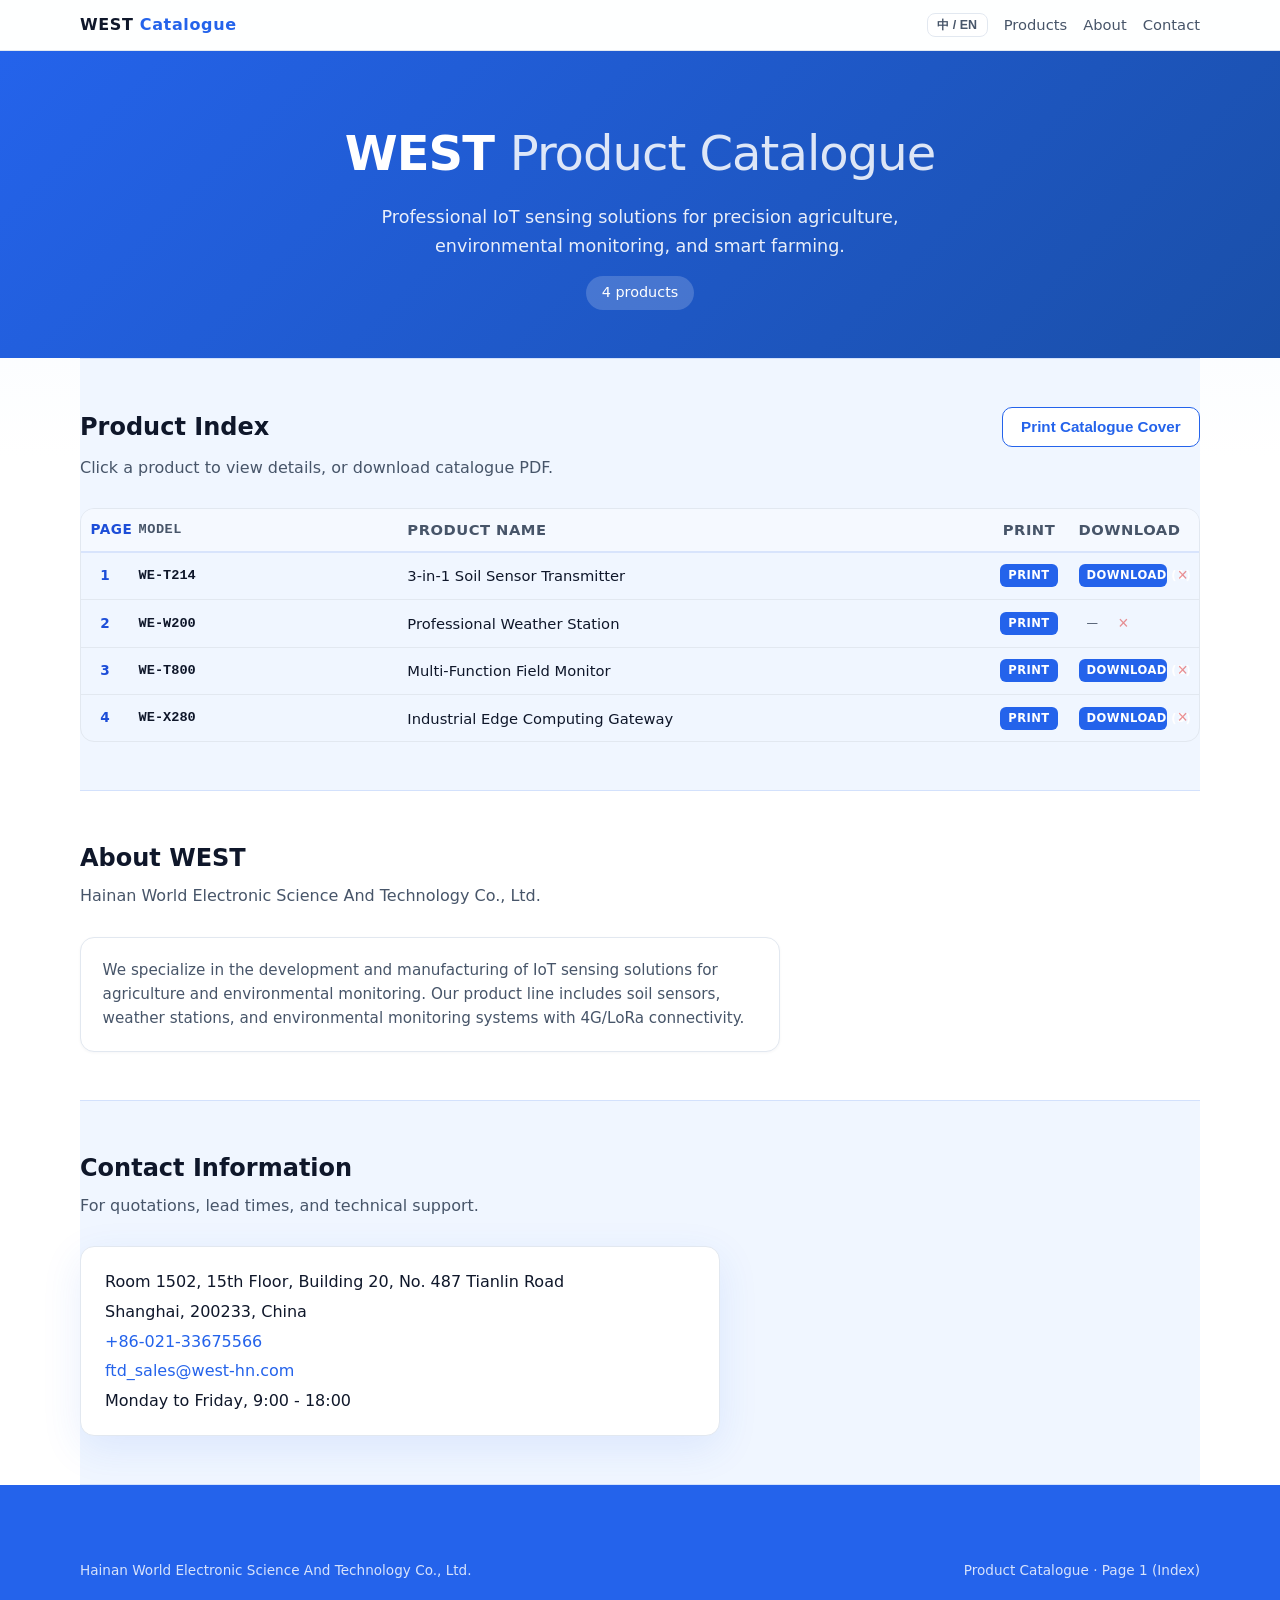
==== commit 9c07a32b: "Catalog: Download(n) bilingual button + delete btn inline in docs column; wider grid" ====
--- a/index.html
+++ b/index.html
@@ -130,8 +130,7 @@
     '<div class="catalog-index__cell catalog-index__cell--sku"><span lang="en">Model</span><span lang="zh" hidden>型号</span><span class="hdr-name-mobile"><span lang="en"> / Product Name</span><span lang="zh" hidden> / 产品名称</span></span></div>' +
     '<div class="catalog-index__cell catalog-index__cell--name"><span lang="en">Product Name</span><span lang="zh" hidden>产品名称</span></div>' +
     '<div class="catalog-index__cell catalog-index__cell--actions"><span lang="en">Print</span><span lang="zh" hidden>打印</span></div>' +
-    '<div class="catalog-index__cell catalog-index__cell--actions"><span lang="en">Docs</span><span lang="zh" hidden>文档下载</span></div>' +
-    '<div class="catalog-index__cell catalog-index__cell--actions"></div>';
+    '<div class="catalog-index__cell catalog-index__cell--actions catalog-index__cell--docs"><span lang="en">Download</span><span lang="zh" hidden>下载</span></div>';
   list.appendChild(header);
 
   products.forEach(function(p) {
@@ -141,7 +140,7 @@
     var pdfUrl = detailUrl + "?dl=1";
     var lc = liveDocCount(p);
     var docsBtn = lc > 0
-      ? '<a class="catalog-index__dl" href="' + detailUrl + '#downloads"><span lang="en">Data Download</span><span lang="zh" hidden>资料下载</span> (' + lc + ')</a>'
+      ? '<a class="catalog-index__dl catalog-index__dl--wide" href="' + detailUrl + '#downloads"><span lang="en">Download</span><span lang="zh" hidden>下载</span> (' + lc + ')</a>'
       : '<span class="catalog-index__dl catalog-index__dl--na">—</span>';
 
     row.innerHTML =
@@ -149,8 +148,7 @@
       '<div class="catalog-index__cell catalog-index__cell--sku"><a href="' + detailUrl + '">' + p.sku + '</a><div class="prod-name-mobile"><a href="' + detailUrl + '">' + p.name + '</a></div></div>' +
       '<div class="catalog-index__cell catalog-index__cell--name"><a href="' + detailUrl + '">' + p.name + '</a></div>' +
       '<div class="catalog-index__cell catalog-index__cell--actions"><a class="catalog-index__dl" href="' + pdfUrl + '" target="_blank">PRINT</a></div>' +
-      '<div class="catalog-index__cell catalog-index__cell--actions">' + docsBtn + '</div>' +
-      '<div class="catalog-index__cell catalog-index__cell--actions"><button type="button" class="catalog-del-btn" data-sku="' + p.sku + '" title="Delete">&times;</button></div>';
+      '<div class="catalog-index__cell catalog-index__cell--actions catalog-index__cell--docs">' + docsBtn + '<button type="button" class="catalog-del-btn" data-sku="' + p.sku + '" title="Delete">&times;</button></div>';
 
     list.appendChild(row);
   });
--- a/assets/css/main.css
+++ b/assets/css/main.css
@@ -1338,7 +1338,7 @@
 
 .catalog-index__row {
   display: grid;
-  grid-template-columns: 48px 1fr 2.2fr 80px 80px 44px;
+  grid-template-columns: 48px 1fr 2.2fr 80px 130px;
   align-items: center;
   border-bottom: 1px solid var(--border);
   transition: background 0.12s ease;
@@ -1423,6 +1423,18 @@
   font-weight: 400;
 }
 
+.catalog-index__dl--wide {
+  min-width: 5.5rem;
+  text-align: center;
+  white-space: nowrap;
+}
+
+.catalog-index__cell--docs {
+  display: flex;
+  align-items: center;
+  gap: 0.3rem;
+}
+
 .catalog-del-btn {
   display: inline-flex;
   width: 24px;
@@ -1453,7 +1465,7 @@
 
 @media (max-width: 700px) {
   .catalog-index__row {
-    grid-template-columns: 36px 1fr 60px 60px 40px;
+    grid-template-columns: 36px 1fr 60px 100px;
   }
   .catalog-index__cell--name {
     display: none;
@@ -1491,6 +1503,16 @@
   .catalog-index__dl {
     font-size: 0.6rem;
     padding: 0.2rem 0.25rem;
+  }
+  .catalog-index__dl--wide {
+    min-width: auto;
+    font-size: 0.6rem;
+    padding: 0.2rem 0.3rem;
+  }
+  .catalog-del-btn {
+    width: 20px;
+    height: 20px;
+    font-size: 0.85rem;
   }
 }
 
